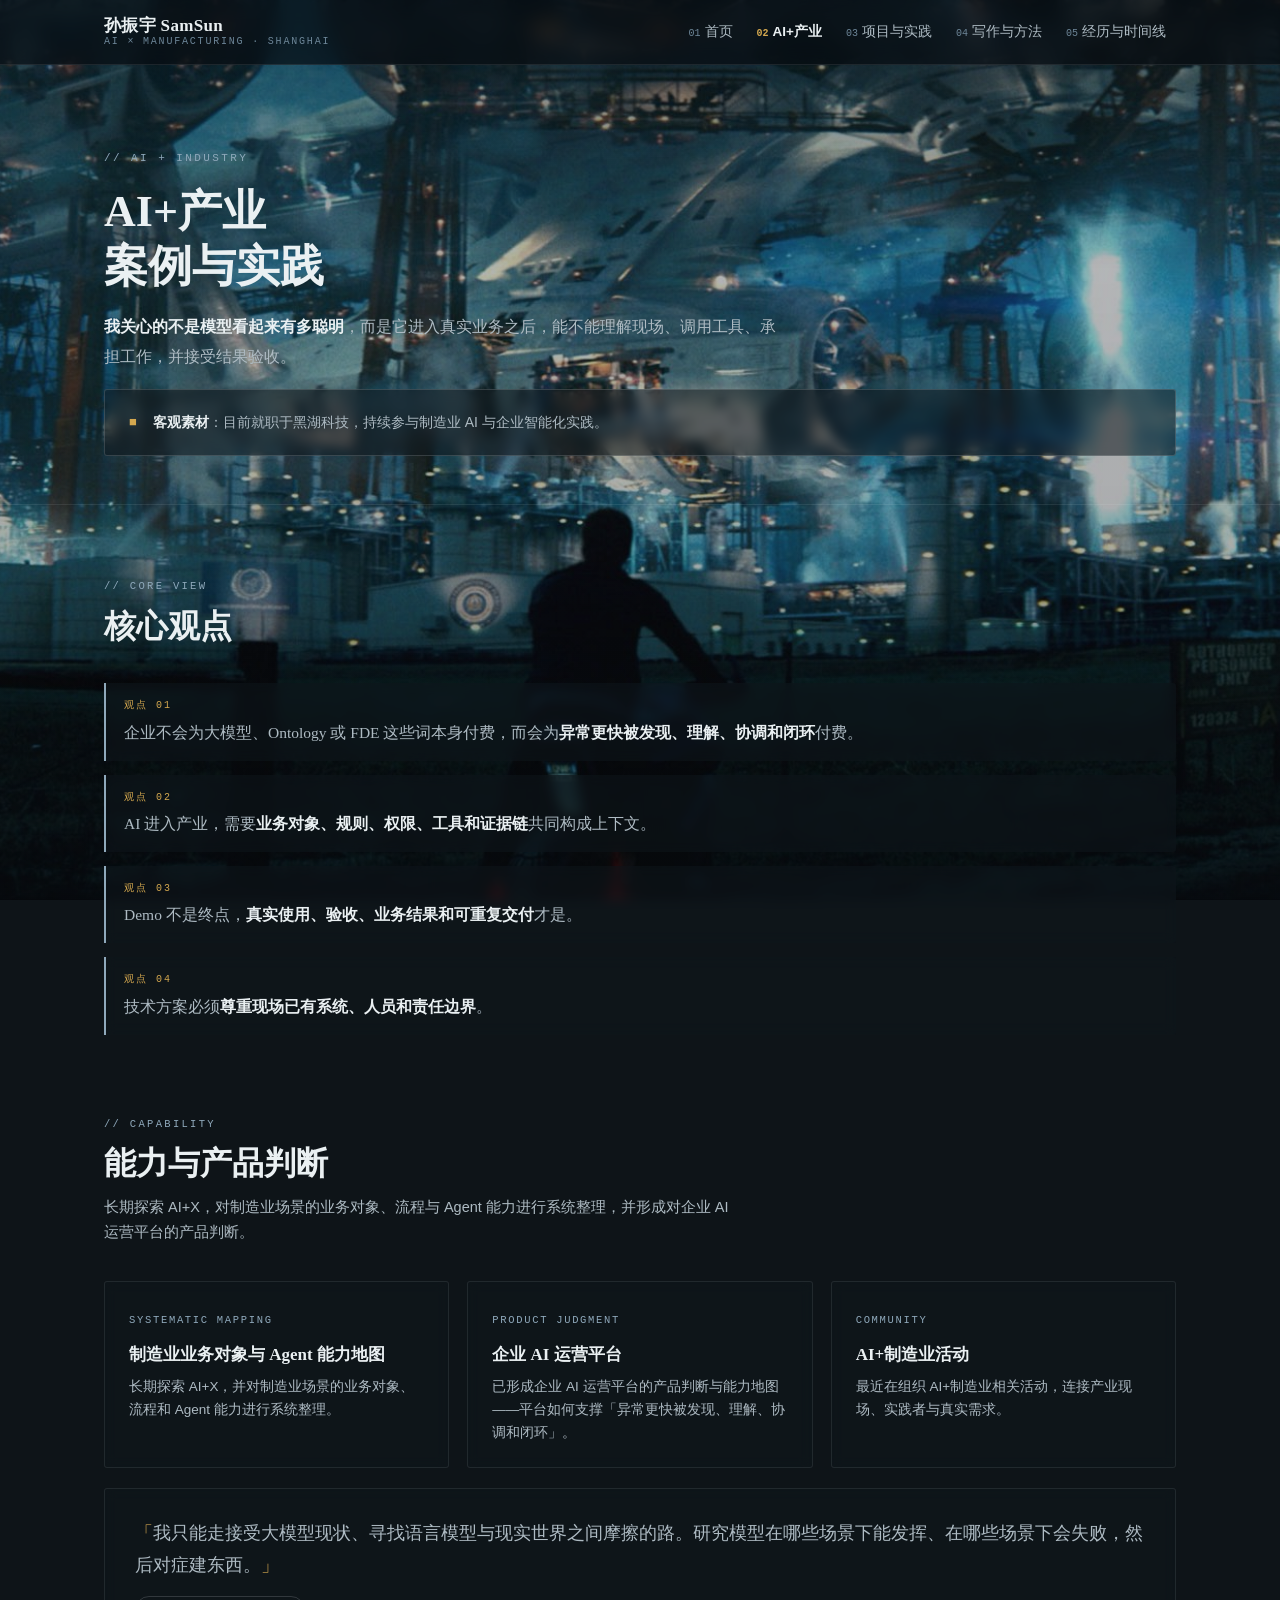
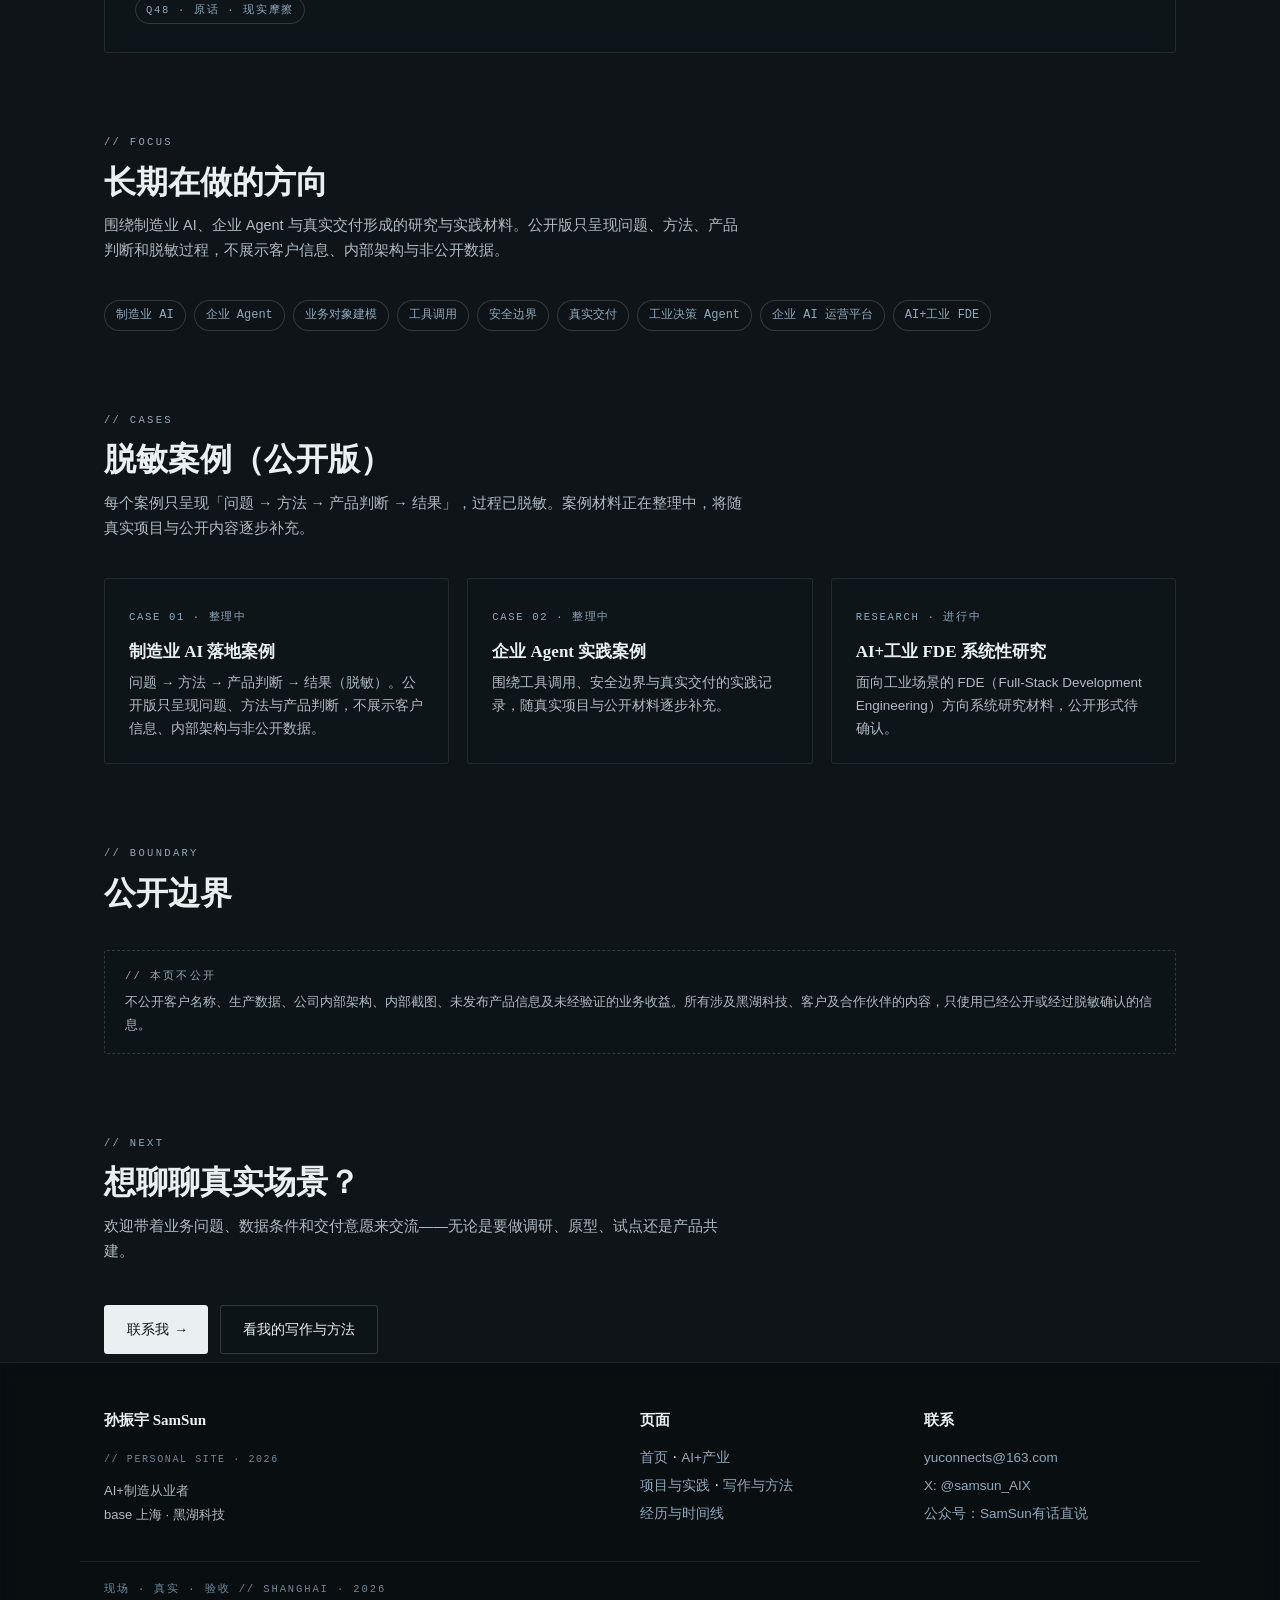
==== ai-industry.html @ 81e5791f "feat: 孙振宇 SamSun 个人网站 v1.0（深色星舰全站背景）" ====
<!DOCTYPE html>
<html lang="zh-CN">
<head>
<meta charset="UTF-8">
<meta name="viewport" content="width=device-width, initial-scale=1.0">
<title>AI+产业 · 孙振宇 SamSun</title>
<meta name="description" content="SamSun 的 AI+产业实践与研究：制造业 AI、企业 Agent、业务对象建模、工具调用、安全边界与真实交付。公开版只呈现问题、方法、产品判断和脱敏过程。">
<meta property="og:title" content="AI+产业 · 孙振宇 SamSun">
<meta property="og:description" content="企业会为异常更快被发现、理解、协调和闭环付费。">
<meta property="og:image" content="assets/images/og-1200.jpg">
<meta property="og:type" content="website">
<link rel="icon" href="assets/favicon.svg" type="image/svg+xml">
<link rel="stylesheet" href="assets/site.css">
</head>
<body>
<a class="skip-link" href="#main">跳到主要内容</a>

<header class="site-header" id="siteHeader">
  <div class="header-inner">
    <a class="brand" href="index.html">
      <span class="b-zh">孙振宇 SamSun</span>
      <span class="b-en">AI × Manufacturing · Shanghai</span>
    </a>
    <nav class="main-nav" aria-label="主导航">
      <a href="index.html"><span class="no">01</span>首页</a>
      <a href="ai-industry.html" aria-current="page"><span class="no">02</span>AI+产业</a>
      <a href="projects.html"><span class="no">03</span>项目与实践</a>
      <a href="writing.html"><span class="no">04</span>写作与方法</a>
      <a href="journey.html"><span class="no">05</span>经历与时间线</a>
    </nav>
  </div>
</header>

<main id="main">

  <section class="page-hero" aria-label="AI+产业页面介绍">
    <div class="container">
      <div class="kicker">// AI + INDUSTRY</div>
      <h1>AI+产业<br>案例与实践</h1>
      <p class="lead"><b>我关心的不是模型看起来有多聪明</b>，而是它进入真实业务之后，能不能理解现场、调用工具、承担工作，并接受结果验收。</p>
      <div class="fact">
        <span class="f-ico">■</span>
        <p><b>客观素材</b>：目前就职于黑湖科技，持续参与制造业 AI 与企业智能化实践。</p>
      </div>
    </div>
  </section>

  <div class="container">

    <!-- 核心观点 -->
    <section class="section rv" aria-labelledby="vp-title">
      <div class="section-head">
        <span class="tag">// CORE VIEW</span>
        <h2 id="vp-title">核心观点</h2>
      </div>
      <div class="viewpoints">
        <div class="viewpoint">
          <span class="v-no">观点 01</span>
          <p>企业不会为大模型、Ontology 或 FDE 这些词本身付费，而会为<b>异常更快被发现、理解、协调和闭环</b>付费。</p>
        </div>
        <div class="viewpoint">
          <span class="v-no">观点 02</span>
          <p>AI 进入产业，需要<b>业务对象、规则、权限、工具和证据链</b>共同构成上下文。</p>
        </div>
        <div class="viewpoint">
          <span class="v-no">观点 03</span>
          <p>Demo 不是终点，<b>真实使用、验收、业务结果和可重复交付</b>才是。</p>
        </div>
        <div class="viewpoint">
          <span class="v-no">观点 04</span>
          <p>技术方案必须<b>尊重现场已有系统、人员和责任边界</b>。</p>
        </div>
      </div>
    </section>

    <!-- 能力与判断 -->
    <section class="section rv" aria-labelledby="cap-title">
      <div class="section-head">
        <span class="tag">// CAPABILITY</span>
        <h2 id="cap-title">能力与产品判断</h2>
        <p class="sec-note">长期探索 AI+X，对制造业场景的业务对象、流程与 Agent 能力进行系统整理，并形成对企业 AI 运营平台的产品判断。</p>
      </div>
      <div class="mini-grid">
        <div class="mini">
          <span class="mini-year">SYSTEMATIC MAPPING</span>
          <h3>制造业业务对象与 Agent 能力地图</h3>
          <p>长期探索 AI+X，并对制造业场景的业务对象、流程和 Agent 能力进行系统整理。</p>
        </div>
        <div class="mini">
          <span class="mini-year">PRODUCT JUDGMENT</span>
          <h3>企业 AI 运营平台</h3>
          <p>已形成企业 AI 运营平台的产品判断与能力地图——平台如何支撑「异常更快被发现、理解、协调和闭环」。</p>
        </div>
        <div class="mini">
          <span class="mini-year">COMMUNITY</span>
          <h3>AI+制造业活动</h3>
          <p>最近在组织 AI+制造业相关活动，连接产业现场、实践者与真实需求。</p>
        </div>
      </div>
      <blockquote class="quote-block" style="margin-top:20px">
        <p><span class="q-open">「</span>我只能走接受大模型现状、寻找语言模型与现实世界之间摩擦的路。研究模型在哪些场景下能发挥、在哪些场景下会失败，然后对症建东西。<span class="q-close">」</span></p>
        <span class="q-tag">Q48 · 原话 · 现实摩擦</span>
      </blockquote>
    </section>

    <!-- 研究方向 -->
    <section class="section rv" aria-labelledby="focus-title">
      <div class="section-head">
        <span class="tag">// FOCUS</span>
        <h2 id="focus-title">长期在做的方向</h2>
        <p class="sec-note">围绕制造业 AI、企业 Agent 与真实交付形成的研究与实践材料。公开版只呈现问题、方法、产品判断和脱敏过程，不展示客户信息、内部架构与非公开数据。</p>
      </div>
      <div class="chip-row">
        <span class="chip">制造业 AI</span>
        <span class="chip">企业 Agent</span>
        <span class="chip">业务对象建模</span>
        <span class="chip">工具调用</span>
        <span class="chip">安全边界</span>
        <span class="chip">真实交付</span>
        <span class="chip">工业决策 Agent</span>
        <span class="chip">企业 AI 运营平台</span>
        <span class="chip">AI+工业 FDE</span>
      </div>
    </section>

    <!-- 案例框架 -->
    <section class="section rv" aria-labelledby="case-title">
      <div class="section-head">
        <span class="tag">// CASES</span>
        <h2 id="case-title">脱敏案例（公开版）</h2>
        <p class="sec-note">每个案例只呈现「问题 → 方法 → 产品判断 → 结果」，过程已脱敏。案例材料正在整理中，将随真实项目与公开内容逐步补充。</p>
      </div>
      <div class="mini-grid">
        <div class="mini">
          <span class="mini-year">CASE 01 · 整理中</span>
          <h3>制造业 AI 落地案例</h3>
          <p>问题 → 方法 → 产品判断 → 结果（脱敏）。公开版只呈现问题、方法与产品判断，不展示客户信息、内部架构与非公开数据。</p>
        </div>
        <div class="mini">
          <span class="mini-year">CASE 02 · 整理中</span>
          <h3>企业 Agent 实践案例</h3>
          <p>围绕工具调用、安全边界与真实交付的实践记录，随真实项目与公开材料逐步补充。</p>
        </div>
        <div class="mini">
          <span class="mini-year">RESEARCH · 进行中</span>
          <h3>AI+工业 FDE 系统性研究</h3>
          <p>面向工业场景的 FDE（Full-Stack Development Engineering）方向系统研究材料，公开形式待确认。</p>
        </div>
      </div>
    </section>

    <!-- 边界 -->
    <section class="section rv" aria-labelledby="boundary-title">
      <div class="section-head">
        <span class="tag">// BOUNDARY</span>
        <h2 id="boundary-title">公开边界</h2>
      </div>
      <div class="boundary">
        <span class="b-title">// 本页不公开</span>
        <p>不公开客户名称、生产数据、公司内部架构、内部截图、未发布产品信息及未经验证的业务收益。所有涉及黑湖科技、客户及合作伙伴的内容，只使用已经公开或经过脱敏确认的信息。</p>
      </div>
    </section>

    <section class="section rv" aria-labelledby="next-title">
      <div class="section-head">
        <span class="tag">// NEXT</span>
        <h2 id="next-title">想聊聊真实场景？</h2>
        <p class="sec-note">欢迎带着业务问题、数据条件和交付意愿来交流——无论是要做调研、原型、试点还是产品共建。</p>
      </div>
      <div class="hero-cta">
        <a class="btn btn-primary" href="index.html#contact">联系我 <span class="arr">→</span></a>
        <a class="btn" href="writing.html">看我的写作与方法</a>
      </div>
    </section>

  </div>

</main>

<footer class="site-footer">
  <div class="footer-inner">
    <div class="f-col">
      <b>孙振宇 SamSun</b>
      <span class="hud">// PERSONAL SITE · 2026</span>
      <p style="margin-top:8px">AI+制造从业者<br>base 上海 · 黑湖科技</p>
    </div>
    <div class="f-col">
      <b>页面</b>
      <a href="index.html">首页</a> · <a href="ai-industry.html">AI+产业</a><br>
      <a href="projects.html">项目与实践</a> · <a href="writing.html">写作与方法</a><br>
      <a href="journey.html">经历与时间线</a>
    </div>
    <div class="f-col">
      <b>联系</b>
      <a href="mailto:yuconnects@163.com">yuconnects@163.com</a><br>
      <a href="https://x.com/samsun_AIX" target="_blank" rel="noopener">X: @samsun_AIX</a><br>
      <a href="index.html#contact">公众号：SamSun有话直说</a>
    </div>
  </div>
  <div class="foot-sig">现场 · 真实 · 验收 // SHANGHAI · 2026</div>
</footer>

<script src="assets/site.js"></script>
</body>
</html>
---- assets/site.css ----
/* ============================================================
   孙振宇 SamSun · 个人网站
   设计系统 v2：深色全站背景（hardcore-starship 星舰图）
   中性 / 冷静 / 低饱和 · 编辑/杂志感 · 极简
   背景：星舰图 fixed cover + 深墨蒙层；文字：雾白高对比
   强调：钢青 #8FA9BB · 证据琥珀金 #D4A84F（仅数字/结论）
   ============================================================ */

:root {
  --paper: #0E1418;              /* 深墨兜底色 */
  --paper-2: rgba(15, 22, 28, 0.55);  /* 玻璃卡片底 */
  --ink: #EAF0F2;                /* 主文字（雾白） */
  --ink-soft: #AEBBC3;           /* 次级文字 */
  --steel: #8FA9BB;              /* 主强调（亮钢青） */
  --steel-soft: #6E8799;
  --mist: rgba(255, 255, 255, 0.08);   /* 分隔/浅底 */
  --mist-2: rgba(255, 255, 255, 0.05);
  --signal: #D4A84F;             /* 证据琥珀金（提亮保证对比） */
  --line: rgba(234, 240, 242, 0.16);
  --line-soft: rgba(234, 240, 242, 0.09);
  --font-serif: "Noto Serif SC", "Source Han Serif SC", "Songti SC", "STSong", serif;
  --font-sans: "Noto Sans SC", "Source Han Sans SC", "PingFang SC", "Microsoft YaHei", sans-serif;
  --font-mono: "IBM Plex Mono", "Space Grotesk", "SF Mono", Consolas, monospace;
  --maxw: 1120px;
  --radius: 3px;
  --shadow: 0 1px 2px rgba(0, 0, 0, 0.35), 0 12px 32px rgba(0, 0, 0, 0.28);
}

* { margin: 0; padding: 0; box-sizing: border-box; }

html { scroll-behavior: smooth; }

/* ---------- 全站背景：星舰图 + 深墨蒙层 ---------- */
body {
  font-family: var(--font-sans);
  background: var(--paper);
  color: var(--ink);
  line-height: 1.75;
  font-size: 16px;
  -webkit-font-smoothing: antialiased;
  text-rendering: optimizeLegibility;
  position: relative;
  min-height: 100vh;
}

body::before {
  content: "";
  position: fixed;
  inset: 0;
  z-index: 0;
  /* 路径相对于本 CSS（assets/site.css）→ assets/images/bg-starship.jpg */
  background:
    url("images/bg-starship.jpg") center 58% / cover no-repeat fixed,
    var(--paper);
  filter: saturate(0.78);
}
body::after {
  content: "";
  position: fixed;
  inset: 0;
  z-index: 0;
  /* 通透蒙层：仅压暗以保证文字对比，星舰主体清晰可见 */
  background:
    linear-gradient(180deg, rgba(8, 13, 18, 0.55) 0%, rgba(8, 13, 18, 0.30) 30%, rgba(8, 13, 18, 0.34) 62%, rgba(6, 10, 14, 0.72) 100%);
  pointer-events: none;
}

.site-header, main, .site-footer { position: relative; z-index: 1; }

/* ---------- 无障碍跳转 ---------- */
.skip-link {
  position: absolute; left: -999px; top: 8px; z-index: 100;
  background: var(--ink); color: var(--paper);
  padding: 8px 16px; border-radius: var(--radius);
}
.skip-link:focus { left: 8px; }

/* ---------- 页眉 ---------- */
.site-header {
  position: sticky; top: 0; z-index: 50;
  background: rgba(8, 13, 18, 0.72);
  backdrop-filter: blur(10px);
  -webkit-backdrop-filter: blur(10px);
  border-bottom: 1px solid var(--line-soft);
}
.header-inner {
  max-width: var(--maxw); margin: 0 auto; padding: 0 24px;
  height: 64px; display: flex; align-items: center; justify-content: space-between; gap: 16px;
}
.brand { display: flex; flex-direction: column; line-height: 1.2; text-decoration: none; color: var(--ink); }
.b-zh { font-family: var(--font-serif); font-weight: 600; font-size: 17px; letter-spacing: 0.02em; }
.b-en { font-family: var(--font-mono); font-size: 10px; letter-spacing: 0.18em; color: var(--steel-soft); text-transform: uppercase; }

.main-nav { display: flex; gap: 4px; align-items: center; flex-wrap: wrap; }
.main-nav a {
  text-decoration: none; color: var(--ink-soft);
  font-size: 13.5px; padding: 6px 10px; border-radius: var(--radius);
  transition: color 0.2s, background 0.2s; white-space: nowrap;
}
.main-nav a .no { font-family: var(--font-mono); font-size: 10px; color: var(--steel-soft); margin-right: 4px; }
.main-nav a:hover { color: var(--ink); background: var(--mist); }
.main-nav a[aria-current="page"] { color: var(--ink); font-weight: 600; }
.main-nav a[aria-current="page"] .no { color: var(--signal); }

/* ---------- 布局容器 ---------- */
.container { max-width: var(--maxw); margin: 0 auto; padding: 0 24px; }

/* ---------- 首页 hero（直接叠在全站背景上） ---------- */
.hero { position: relative; }
.hero-inner {
  max-width: var(--maxw); margin: 0 auto; padding: 110px 24px 96px;
}
.kicker {
  font-family: var(--font-mono); font-size: 11px; letter-spacing: 0.22em;
  color: var(--steel); text-transform: uppercase; margin-bottom: 28px;
}
.hero h1 { font-family: var(--font-serif); font-weight: 600; font-size: clamp(40px, 6vw, 64px); line-height: 1.12; letter-spacing: 0.01em; }
.hero h1 .zh { display: block; }
.hero h1 .en { display: block; font-size: 0.42em; font-weight: 400; color: var(--steel); font-family: var(--font-mono); letter-spacing: 0.16em; margin-top: 10px; text-transform: uppercase; }
.role {
  margin-top: 22px; font-size: clamp(16px, 2.2vw, 20px); color: var(--ink);
  font-weight: 500;
}
.role b { color: var(--ink); font-weight: 600; }
.hero-sub {
  margin-top: 14px; max-width: 620px; color: var(--ink-soft); font-size: 15px;
}
.hero-sub b { color: var(--ink); font-weight: 600; }

/* 记忆点（玻璃卡） */
.memory {
  margin-top: 40px; padding: 22px 24px; border-left: 2px solid var(--signal);
  background: var(--paper-2);
  backdrop-filter: blur(6px);
  -webkit-backdrop-filter: blur(6px);
  border-radius: 0 var(--radius) var(--radius) 0;
  border: 1px solid var(--line-soft);
  border-left: 2px solid var(--signal);
}
.memory .m-tag { font-family: var(--font-mono); font-size: 10px; letter-spacing: 0.2em; color: var(--signal); text-transform: uppercase; display: block; margin-bottom: 6px; }
.memory p { font-family: var(--font-serif); font-size: clamp(17px, 2.4vw, 21px); line-height: 1.6; color: var(--ink); }

.sign-line {
  margin-top: 28px; font-family: var(--font-serif); color: var(--steel); font-size: 14.5px; font-style: italic;
}

.hero-cta { margin-top: 40px; display: flex; gap: 12px; flex-wrap: wrap; }
.btn {
  display: inline-block; padding: 11px 22px; border-radius: var(--radius);
  text-decoration: none; font-size: 14px; font-weight: 500;
  border: 1px solid var(--line); color: var(--ink); background: rgba(14, 20, 24, 0.35);
  transition: all 0.2s;
}
.btn:hover { border-color: var(--steel); background: rgba(14, 20, 24, 0.6); }
.btn .arr { font-family: var(--font-mono); margin-left: 4px; }
.btn-primary { background: var(--ink); color: #0E1418; border-color: var(--ink); }
.btn-primary:hover { background: var(--steel); border-color: var(--steel); color: #0E1418; }
.btn-signal { background: transparent; color: var(--signal); border-color: var(--signal); }
.btn-signal:hover { background: var(--signal); color: #0E1418; }

/* 星舰签名行（hero 底部） */
.hero-sign {
  margin-top: 56px; padding-top: 18px; border-top: 1px solid var(--line-soft);
  display: flex; justify-content: space-between; gap: 12px; flex-wrap: wrap;
  font-family: var(--font-mono); font-size: 10.5px; letter-spacing: 0.2em;
  color: var(--steel); text-transform: uppercase;
}
.hero-sign em { font-style: normal; color: var(--signal); }

/* ---------- 区块 ---------- */
.section { padding: 72px 0 8px; }
.section-head { margin-bottom: 36px; }
.tag {
  font-family: var(--font-mono); font-size: 10.5px; letter-spacing: 0.22em;
  color: var(--steel); text-transform: uppercase; display: block; margin-bottom: 10px;
}
.section-head h2 { font-family: var(--font-serif); font-weight: 600; font-size: clamp(24px, 3.4vw, 32px); line-height: 1.3; }
.sec-note { margin-top: 10px; color: var(--ink-soft); font-size: 14.5px; max-width: 640px; }
.sec-note a { color: var(--steel); }

/* 引用块（玻璃卡） */
.quote-block {
  padding: 28px 30px; background: var(--paper-2);
  backdrop-filter: blur(6px);
  -webkit-backdrop-filter: blur(6px);
  border: 1px solid var(--line-soft);
  border-radius: var(--radius); position: relative;
}
.quote-block p { font-family: var(--font-serif); font-size: clamp(15.5px, 2vw, 17.5px); line-height: 1.85; color: var(--ink-soft); }
.quote-block p b { color: var(--ink); }
.quote-block .q-open { color: var(--signal); font-family: var(--font-serif); }
.quote-block .q-close { color: var(--signal); font-family: var(--font-serif); }
.q-tag {
  display: inline-block; margin-top: 14px; font-family: var(--font-mono); font-size: 10.5px;
  letter-spacing: 0.16em; color: var(--steel); text-transform: uppercase;
  border: 1px solid var(--line); padding: 4px 10px; border-radius: 999px;
}
.quote-block a { color: var(--steel); white-space: nowrap; }

/* 数字证据条 */
.stats { display: grid; grid-template-columns: repeat(auto-fit, minmax(140px, 1fr)); gap: 16px; margin-top: 32px; }
.stat {
  border: 1px solid var(--line-soft); border-radius: var(--radius); padding: 18px 20px;
  background: var(--paper-2);
  backdrop-filter: blur(6px);
  -webkit-backdrop-filter: blur(6px);
}
.stat .n { font-family: var(--font-mono); font-size: 30px; color: var(--signal); font-weight: 500; display: block; line-height: 1.2; }
.stat .l { font-size: 12.5px; color: var(--ink-soft); margin-top: 6px; display: block; }

/* 路线入口 */
.routes { display: grid; grid-template-columns: repeat(auto-fit, minmax(280px, 1fr)); gap: 18px; }
.route {
  display: block; text-decoration: none; color: inherit;
  border: 1px solid var(--line-soft); border-radius: var(--radius); padding: 26px 26px 22px;
  background: var(--paper-2);
  backdrop-filter: blur(6px);
  -webkit-backdrop-filter: blur(6px);
  transition: transform 0.2s, box-shadow 0.2s, border-color 0.2s;
  position: relative; overflow: hidden;
}
.route:hover { transform: translateY(-3px); box-shadow: var(--shadow); border-color: var(--steel); }
.r-no { font-family: var(--font-mono); font-size: 10px; letter-spacing: 0.18em; color: var(--signal); text-transform: uppercase; }
.route h3 { font-family: var(--font-serif); font-weight: 600; font-size: 20px; margin: 10px 0 8px; }
.route p { font-size: 13.5px; color: var(--ink-soft); line-height: 1.7; }
.route .go { display: block; margin-top: 16px; font-size: 13px; color: var(--steel); font-weight: 500; }
.route .go .arr { font-family: var(--font-mono); }

/* 迷你卡片 */
.mini-grid { display: grid; grid-template-columns: repeat(auto-fit, minmax(260px, 1fr)); gap: 18px; }
.mini {
  border: 1px solid var(--line-soft); border-radius: var(--radius); padding: 22px 24px;
  background: var(--paper-2);
  backdrop-filter: blur(6px);
  -webkit-backdrop-filter: blur(6px);
}
.mini-year { font-family: var(--font-mono); font-size: 10.5px; letter-spacing: 0.16em; color: var(--steel); text-transform: uppercase; }
.mini h3 { font-family: var(--font-serif); font-weight: 600; font-size: 17px; margin: 8px 0 6px; }
.mini p { font-size: 13.5px; color: var(--ink-soft); line-height: 1.7; }

/* 芯片标签 */
.chip-row { display: flex; flex-wrap: wrap; gap: 8px; margin-top: 12px; }
.chip {
  font-size: 12px; color: var(--steel); border: 1px solid var(--line);
  padding: 4px 11px; border-radius: 999px; font-family: var(--font-mono);
  background: rgba(14, 20, 24, 0.3);
}

/* ---------- 内页 hero（直接叠在全站背景上） ---------- */
.page-hero { padding: 84px 0 48px; border-bottom: 1px solid var(--line-soft); }
.page-hero .kicker { margin-bottom: 16px; }
.page-hero h1 { font-family: var(--font-serif); font-weight: 600; font-size: clamp(30px, 4.5vw, 44px); line-height: 1.25; max-width: 800px; }
.page-hero .lead { margin-top: 18px; font-size: 16px; color: var(--ink-soft); max-width: 680px; line-height: 1.85; }
.page-hero .lead b { color: var(--ink); }

/* 观点条 */
.viewpoints { display: grid; gap: 14px; margin-top: 30px; }
.viewpoint {
  border-left: 2px solid var(--steel); padding: 14px 18px; background: var(--paper-2);
  backdrop-filter: blur(6px);
  -webkit-backdrop-filter: blur(6px);
  border-radius: 0 var(--radius) var(--radius) 0;
}
.viewpoint .v-no { font-family: var(--font-mono); font-size: 10px; letter-spacing: 0.2em; color: var(--signal); display: block; margin-bottom: 4px; }
.viewpoint p { font-family: var(--font-serif); font-size: 15.5px; line-height: 1.8; color: var(--ink-soft); }
.viewpoint p b { color: var(--ink); }

/* 事实卡片 */
.fact {
  border: 1px solid var(--line); border-radius: var(--radius); padding: 20px 24px;
  background: var(--paper-2);
  backdrop-filter: blur(6px);
  -webkit-backdrop-filter: blur(6px);
  display: flex; gap: 16px; align-items: flex-start; margin-top: 18px;
}
.fact .f-ico { font-family: var(--font-mono); color: var(--signal); font-size: 13px; margin-top: 2px; }
.fact p { font-size: 14px; color: var(--ink-soft); line-height: 1.75; }
.fact b { color: var(--ink); }

/* 边界框 */
.boundary {
  margin-top: 30px; padding: 16px 20px; background: rgba(14, 20, 24, 0.45);
  border: 1px dashed var(--line); border-radius: var(--radius);
}
.boundary .b-title { font-family: var(--font-mono); font-size: 10.5px; letter-spacing: 0.2em; color: var(--steel); text-transform: uppercase; display: block; margin-bottom: 6px; }
.boundary p { font-size: 13px; color: var(--ink-soft); line-height: 1.75; }

/* 时间线 */
.timeline { margin-top: 20px; border-left: 1px solid var(--line); padding-left: 26px; display: grid; gap: 30px; }
.tl-item { position: relative; }
.tl-item::before {
  content: ""; position: absolute; left: -33px; top: 6px; width: 11px; height: 11px;
  border-radius: 50%; background: var(--paper); border: 2px solid var(--steel);
}
.tl-item:last-child::after {
  content: ""; position: absolute; left: -30px; top: 22px; bottom: -40px; width: 1px;
  background: linear-gradient(180deg, var(--line) 0%, transparent 100%);
}
.tl-year { font-family: var(--font-mono); font-size: 11px; letter-spacing: 0.16em; color: var(--signal); text-transform: uppercase; }
.tl-item h3 { font-family: var(--font-serif); font-weight: 600; font-size: 18px; margin: 6px 0 4px; }
.tl-item .tl-role { font-size: 13px; color: var(--steel); margin-bottom: 8px; }
.tl-item p { font-size: 14px; color: var(--ink-soft); line-height: 1.75; max-width: 680px; }
.tl-tag { display: inline-block; margin-top: 8px; font-size: 11px; color: var(--steel); border: 1px solid var(--line); padding: 2px 9px; border-radius: 999px; font-family: var(--font-mono); background: rgba(14, 20, 24, 0.3); }

/* 方法循环 */
.loop { display: flex; flex-wrap: wrap; gap: 10px; margin-top: 22px; }
.loop-step {
  flex: 1 1 120px; border: 1px solid var(--line-soft); border-radius: var(--radius);
  padding: 14px 16px; background: var(--paper-2);
  backdrop-filter: blur(6px);
  -webkit-backdrop-filter: blur(6px);
  text-align: center;
}
.loop-step .ls-no { font-family: var(--font-mono); font-size: 10px; color: var(--signal); display: block; letter-spacing: 0.18em; }
.loop-step .ls-name { font-family: var(--font-serif); font-weight: 600; font-size: 16px; margin-top: 6px; display: block; }
.loop-step .ls-desc { font-size: 11.5px; color: var(--steel); margin-top: 4px; display: block; line-height: 1.55; }

/* 文章列表 */
.article-list { display: grid; gap: 12px; margin-top: 22px; }
.article {
  display: flex; gap: 16px; align-items: baseline; text-decoration: none; color: inherit;
  border: 1px solid var(--line-soft); border-radius: var(--radius); padding: 16px 20px;
  background: var(--paper-2);
  backdrop-filter: blur(6px);
  -webkit-backdrop-filter: blur(6px);
  transition: border-color 0.2s, box-shadow 0.2s;
}
.article:hover { border-color: var(--steel); box-shadow: var(--shadow); }
.article .a-no { font-family: var(--font-mono); font-size: 10.5px; color: var(--steel); letter-spacing: 0.14em; white-space: nowrap; }
.article .a-body { flex: 1; }
.article h3 { font-family: var(--font-serif); font-weight: 600; font-size: 16.5px; }
.article p { font-size: 13px; color: var(--steel); margin-top: 4px; }
.article .a-go { font-family: var(--font-mono); color: var(--signal); font-size: 12px; }
.article.pending { opacity: 0.72; cursor: default; }
.article.pending:hover { box-shadow: none; border-color: var(--line-soft); }

/* 联系区块（透明玻璃面板，背景图透出） */
.contact-band { padding: 80px 0 72px; margin-top: 72px; border-top: 1px solid var(--line-soft); }
.contact-band .tag { color: var(--signal); }
.contact-band h2 { font-family: var(--font-serif); font-weight: 600; font-size: clamp(24px, 3.4vw, 34px); line-height: 1.35; max-width: 720px; }
.contact-band .c-sub { margin-top: 14px; color: var(--ink-soft); font-size: 15px; max-width: 640px; }
.contact-grid { display: grid; grid-template-columns: repeat(auto-fit, minmax(230px, 1fr)); gap: 18px; margin-top: 36px; }
.c-card {
  border: 1px solid var(--line-soft); border-radius: var(--radius);
  padding: 20px 22px; text-decoration: none; color: var(--ink);
  background: var(--paper-2);
  backdrop-filter: blur(8px);
  -webkit-backdrop-filter: blur(8px);
  transition: border-color 0.2s, background 0.2s;
}
.c-card:hover { border-color: var(--signal); background: rgba(15, 22, 28, 0.72); }
.c-card .c-type { font-family: var(--font-mono); font-size: 10px; letter-spacing: 0.2em; color: var(--signal); text-transform: uppercase; display: block; margin-bottom: 6px; }
.c-card .c-main { font-size: 16px; font-weight: 600; word-break: break-all; }
.c-card .c-note { font-size: 12.5px; color: var(--steel); margin-top: 6px; }
.want-row { display: flex; flex-wrap: wrap; gap: 8px; margin-top: 26px; }
.want-chip { font-size: 12.5px; color: var(--ink-soft); border: 1px solid var(--line); padding: 5px 12px; border-radius: 999px; background: rgba(14, 20, 24, 0.35); }
.want-chip b { color: var(--ink); font-weight: 600; }
.want-chip .w-no { font-family: var(--font-mono); font-size: 10px; color: var(--signal); margin-right: 4px; }

/* ---------- 页脚 ---------- */
.site-footer { background: rgba(6, 10, 14, 0.55); border-top: 1px solid var(--line-soft); padding: 44px 0 30px; backdrop-filter: blur(8px); -webkit-backdrop-filter: blur(8px); }
.footer-inner { max-width: var(--maxw); margin: 0 auto; padding: 0 24px; display: grid; grid-template-columns: 2fr 1fr 1fr; gap: 32px; }
.f-col b { font-family: var(--font-serif); font-weight: 600; font-size: 15px; display: block; margin-bottom: 10px; color: var(--ink); }
.f-col a { color: var(--steel); text-decoration: none; font-size: 13.5px; line-height: 2; }
.f-col a:hover { color: var(--ink); }
.f-col p { font-size: 13px; color: var(--ink-soft); line-height: 1.8; }
.hud { font-family: var(--font-mono); font-size: 10px; letter-spacing: 0.16em; color: var(--steel-soft); text-transform: uppercase; }
.foot-sig {
  max-width: var(--maxw); margin: 34px auto 0; padding: 18px 24px 0;
  border-top: 1px solid var(--line-soft); font-family: var(--font-mono);
  font-size: 10.5px; letter-spacing: 0.18em; color: var(--steel-soft); text-transform: uppercase;
}

/* ---------- 动效 ---------- */
.rv { opacity: 0; transform: translateY(18px); transition: opacity 0.55s ease, transform 0.55s ease; }
.rv.in { opacity: 1; transform: none; }
@media (prefers-reduced-motion: reduce) {
  html { scroll-behavior: auto; }
  .rv { opacity: 1; transform: none; transition: none; }
  * { animation: none !important; transition: none !important; }
}

/* ---------- 响应式 ---------- */
@media (max-width: 860px) {
  .header-inner { height: auto; padding: 12px 16px; flex-direction: column; align-items: flex-start; gap: 8px; }
  .main-nav { width: 100%; overflow-x: auto; padding-bottom: 4px; }
  .main-nav a { font-size: 12.5px; padding: 5px 8px; }
  .hero-inner { padding: 72px 20px 64px; }
  .footer-inner { grid-template-columns: 1fr; gap: 22px; }
  .container { padding: 0 20px; }
  .section { padding: 52px 0 4px; }
  .tl-item::before { left: -31px; }
  .page-hero { padding: 56px 0 32px; }
}
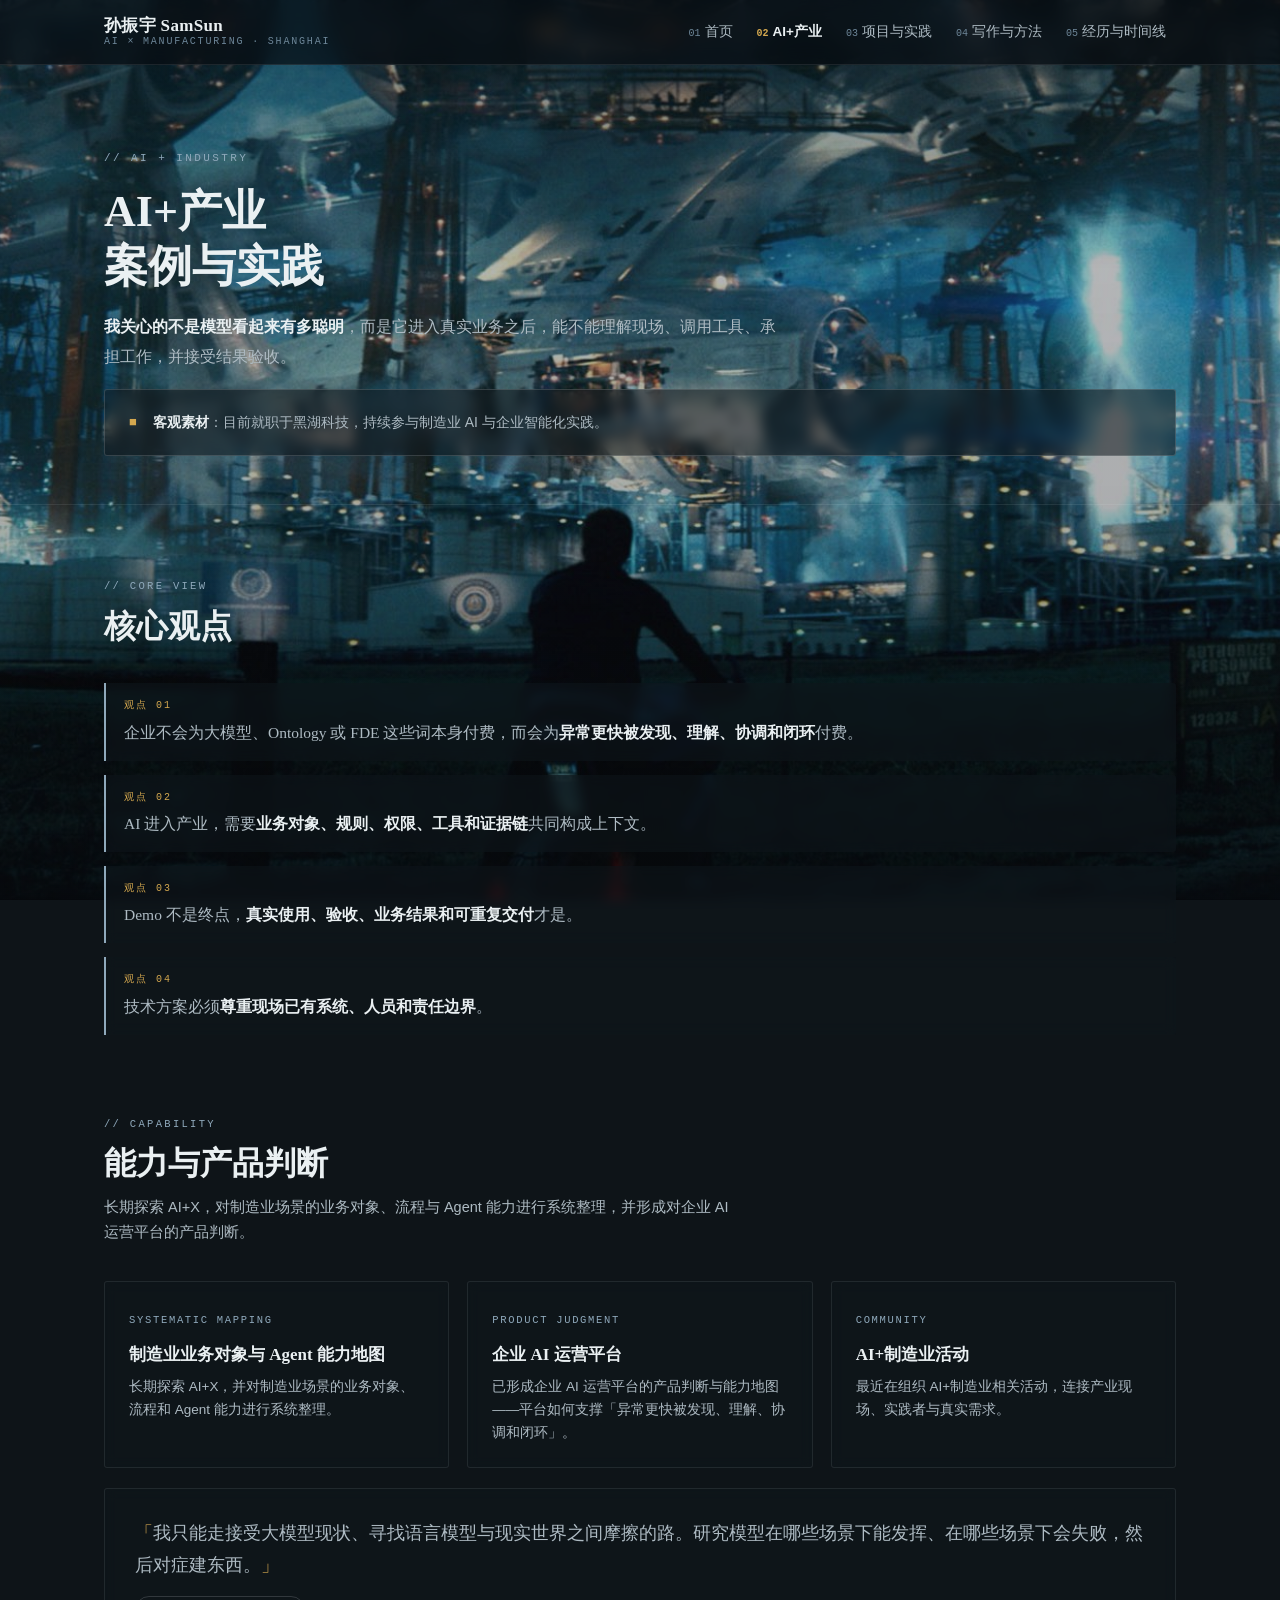
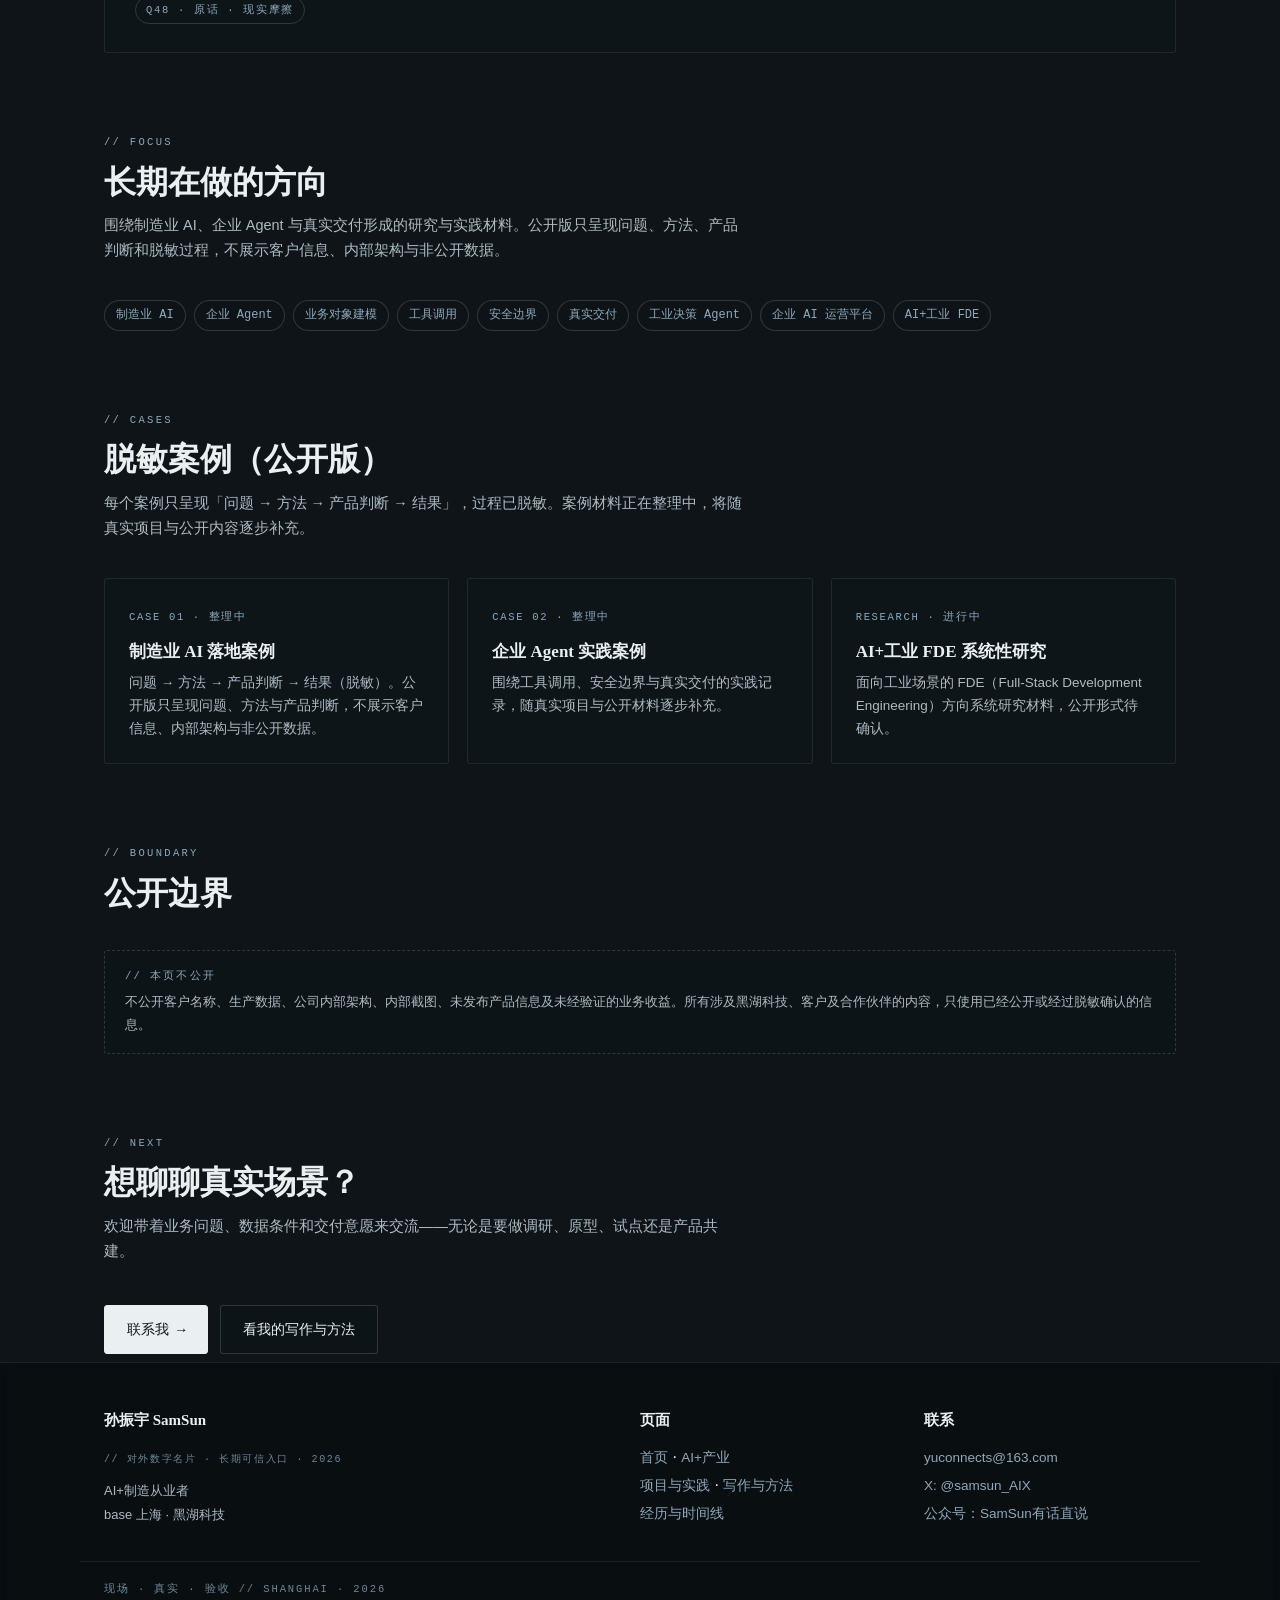
==== commit fb3383eb: "fix: 补全 Q47 打招呼身份句与 Q80 页脚定位；移除未使用的 bg-starship-1600.jpg" ====
--- a/ai-industry.html
+++ b/ai-industry.html
@@ -1,4 +1,4 @@
-<!DOCTYPE html>
+﻿<!DOCTYPE html>
 <html lang="zh-CN">
 <head>
 <meta charset="UTF-8">
@@ -181,7 +181,7 @@
   <div class="footer-inner">
     <div class="f-col">
       <b>孙振宇 SamSun</b>
-      <span class="hud">// PERSONAL SITE · 2026</span>
+      <span class="hud">// 对外数字名片 · 长期可信入口 · 2026</span>
       <p style="margin-top:8px">AI+制造从业者<br>base 上海 · 黑湖科技</p>
     </div>
     <div class="f-col">
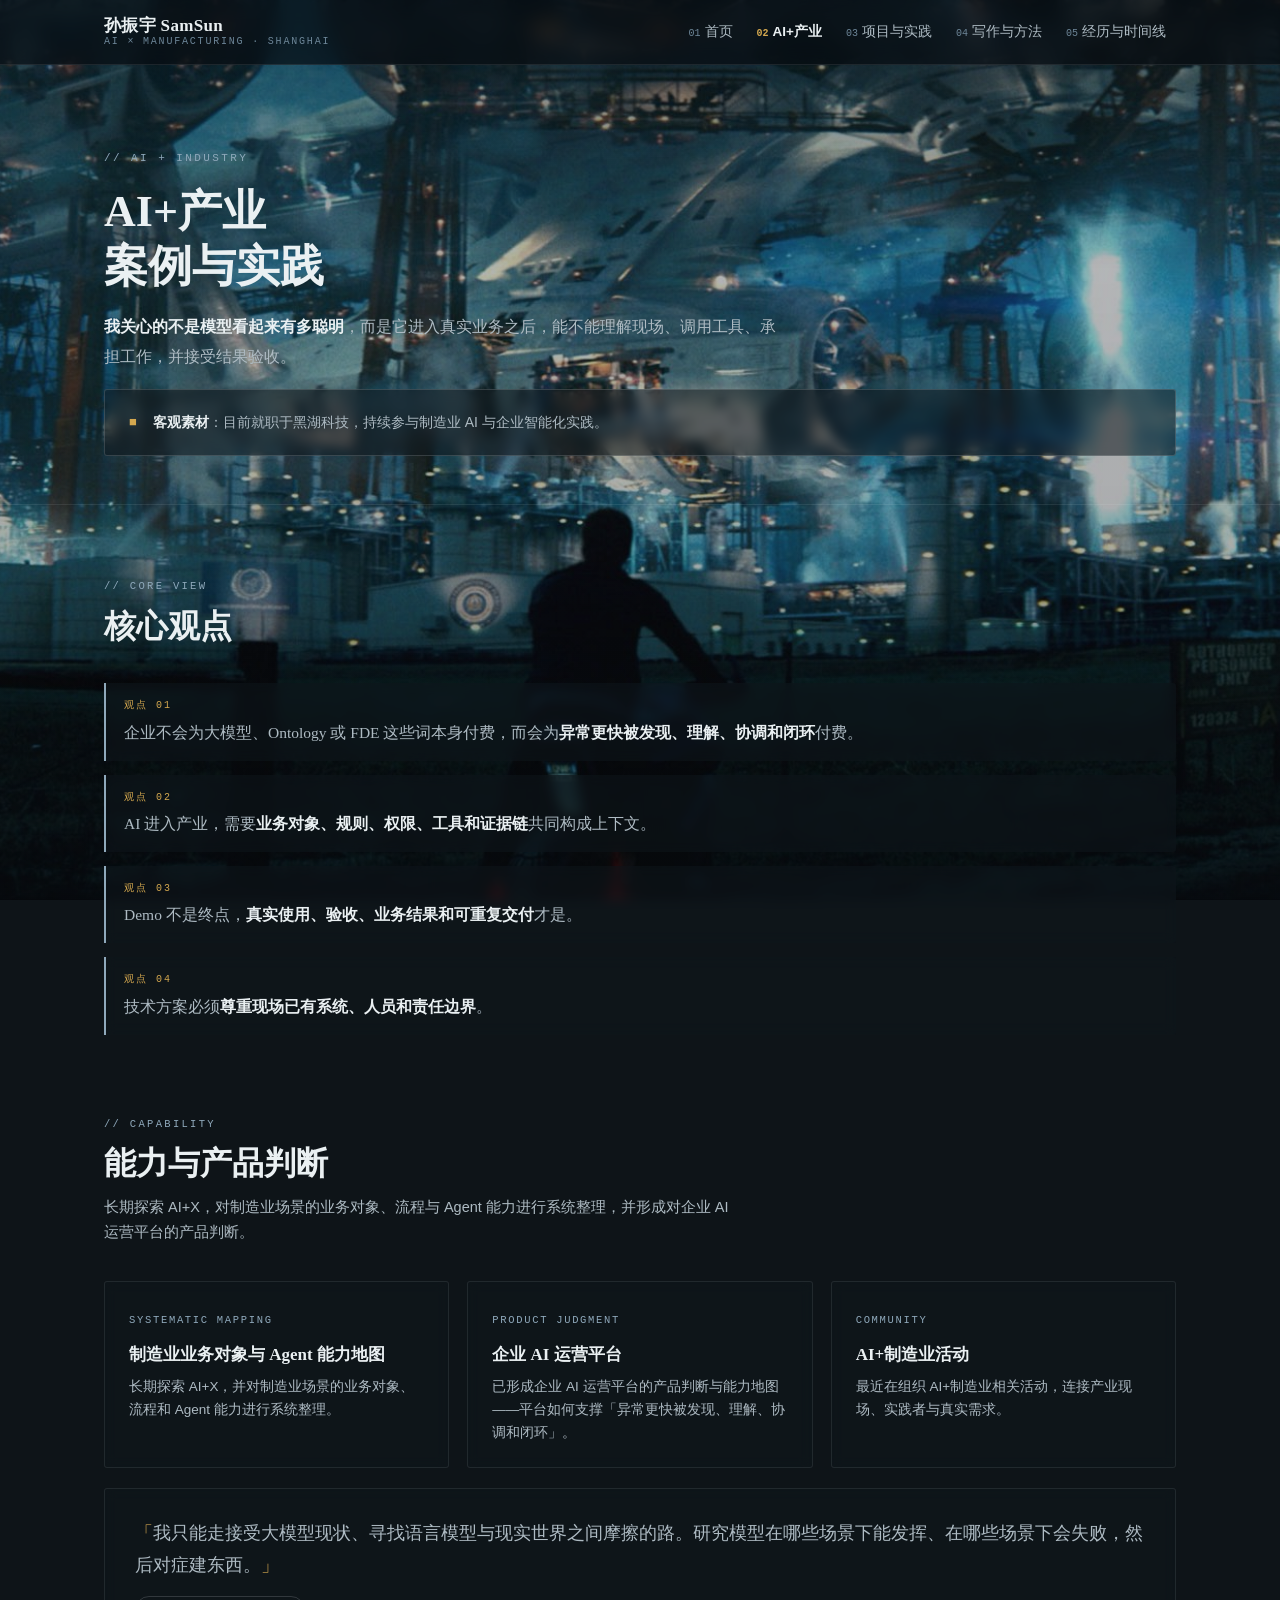
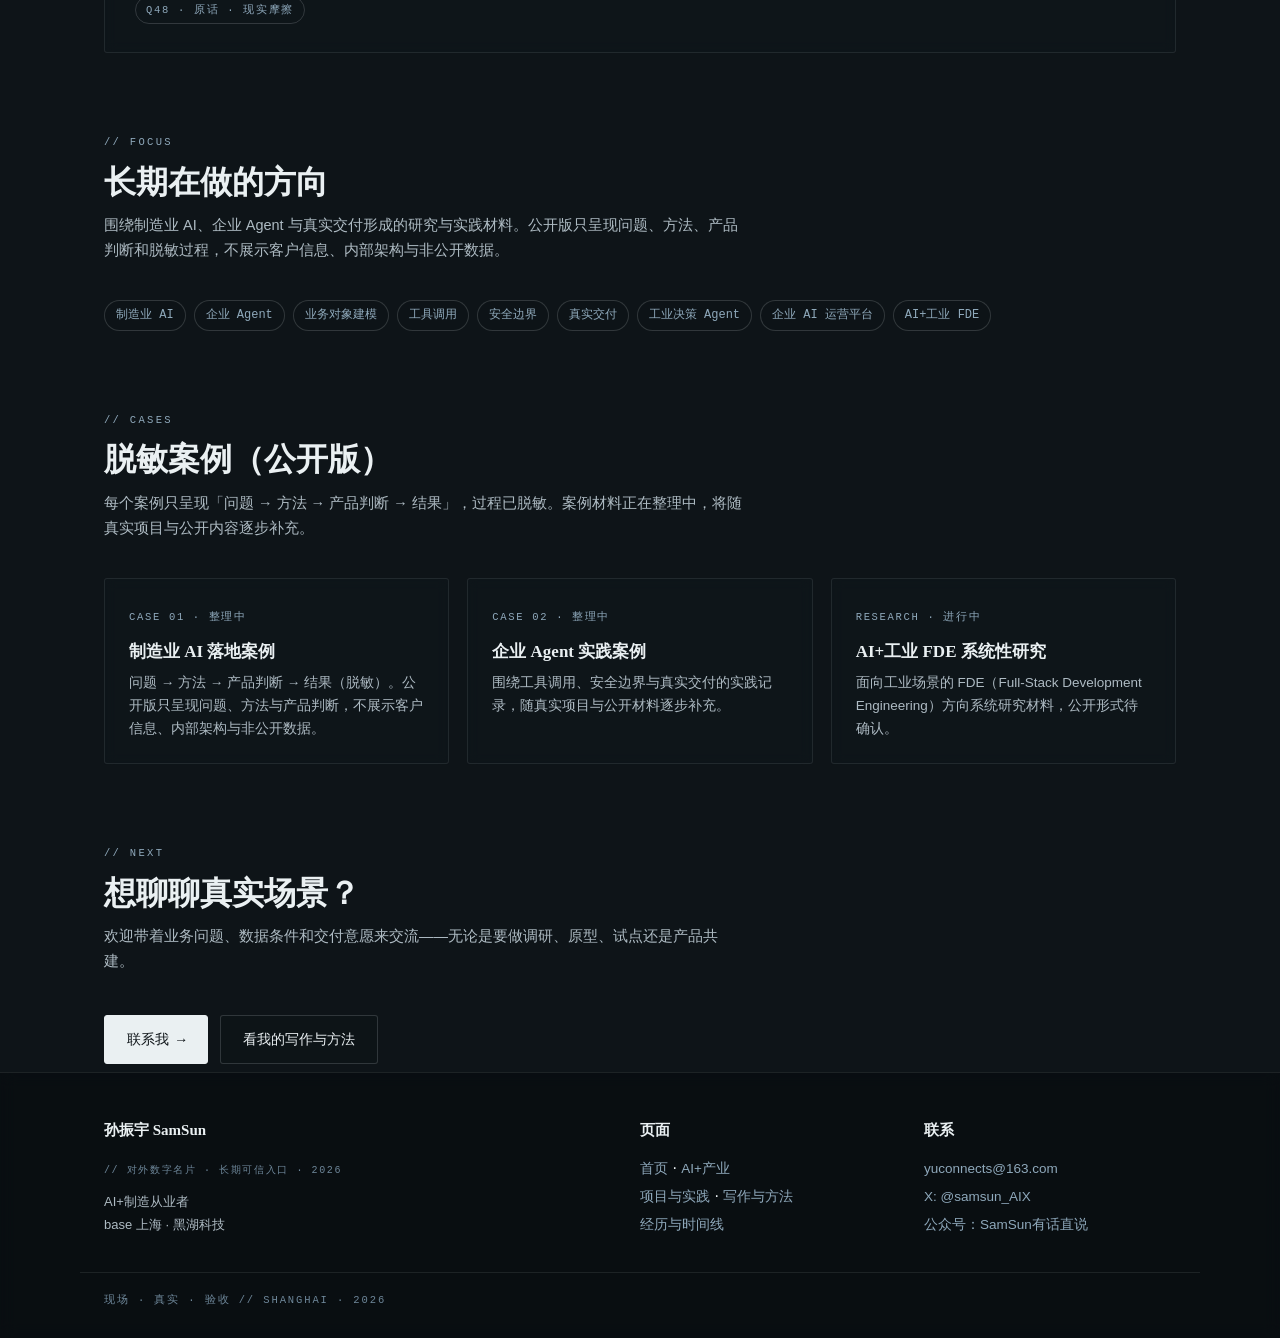
==== commit eed409f2: "chore: 移除页面上的公开边界说明块（Q55/Q61/Q67 不再展示给访客）" ====
--- a/ai-industry.html
+++ b/ai-industry.html
@@ -1,4 +1,4 @@
-﻿<!DOCTYPE html>
+<!DOCTYPE html>
 <html lang="zh-CN">
 <head>
 <meta charset="UTF-8">
@@ -149,18 +149,6 @@
       </div>
     </section>
 
-    <!-- 边界 -->
-    <section class="section rv" aria-labelledby="boundary-title">
-      <div class="section-head">
-        <span class="tag">// BOUNDARY</span>
-        <h2 id="boundary-title">公开边界</h2>
-      </div>
-      <div class="boundary">
-        <span class="b-title">// 本页不公开</span>
-        <p>不公开客户名称、生产数据、公司内部架构、内部截图、未发布产品信息及未经验证的业务收益。所有涉及黑湖科技、客户及合作伙伴的内容，只使用已经公开或经过脱敏确认的信息。</p>
-      </div>
-    </section>
-
     <section class="section rv" aria-labelledby="next-title">
       <div class="section-head">
         <span class="tag">// NEXT</span>
--- a/assets/site.css
+++ b/assets/site.css
@@ -277,14 +277,6 @@
 .fact p { font-size: 14px; color: var(--ink-soft); line-height: 1.75; }
 .fact b { color: var(--ink); }
 
-/* 边界框 */
-.boundary {
-  margin-top: 30px; padding: 16px 20px; background: rgba(14, 20, 24, 0.45);
-  border: 1px dashed var(--line); border-radius: var(--radius);
-}
-.boundary .b-title { font-family: var(--font-mono); font-size: 10.5px; letter-spacing: 0.2em; color: var(--steel); text-transform: uppercase; display: block; margin-bottom: 6px; }
-.boundary p { font-size: 13px; color: var(--ink-soft); line-height: 1.75; }
-
 /* 时间线 */
 .timeline { margin-top: 20px; border-left: 1px solid var(--line); padding-left: 26px; display: grid; gap: 30px; }
 .tl-item { position: relative; }
@@ -371,6 +363,46 @@
   font-size: 10.5px; letter-spacing: 0.18em; color: var(--steel-soft); text-transform: uppercase;
 }
 
+/* ---------- 加载画面（星舰轨道 · 仅首页） ---------- */
+.boot {
+  position: fixed; inset: 0; z-index: 1000;
+  background: rgba(8, 13, 18, 0.96);
+  display: flex; align-items: center; justify-content: center;
+  opacity: 1;
+  transition: opacity 0.6s ease;
+  backdrop-filter: blur(2px);
+  -webkit-backdrop-filter: blur(2px);
+}
+.boot.done { opacity: 0; pointer-events: none; }
+.boot-inner { text-align: center; }
+
+.boot-orbit { position: relative; width: 96px; height: 96px; margin: 0 auto 30px; }
+.orbit-ring {
+  position: absolute; inset: 0; border-radius: 50%;
+  border: 1px solid rgba(143, 169, 187, 0.28);
+  animation: orbit-spin 4s linear infinite;
+}
+.orbit-ring::before {
+  content: ""; position: absolute; top: -3px; left: 50%;
+  width: 6px; height: 6px; margin-left: -3px; border-radius: 50%;
+  background: var(--signal);
+  box-shadow: 0 0 10px rgba(212, 168, 79, 0.75);
+}
+.orbit-ring-2 { inset: 14px; border-color: rgba(234, 240, 242, 0.12); animation: orbit-spin-rev 6s linear infinite; }
+.orbit-ring-2::before { background: var(--steel); box-shadow: 0 0 8px rgba(143, 169, 187, 0.6); }
+@keyframes orbit-spin { to { transform: rotate(360deg); } }
+@keyframes orbit-spin-rev { to { transform: rotate(-360deg); } }
+
+.boot-name { font-family: var(--font-serif); font-weight: 600; font-size: 27px; color: var(--ink); letter-spacing: 0.05em; }
+.boot-name em { font-style: normal; font-family: var(--font-mono); color: var(--steel); font-size: 0.66em; letter-spacing: 0.16em; }
+.boot-kicker { margin-top: 8px; font-family: var(--font-mono); font-size: 10px; letter-spacing: 0.32em; color: var(--steel-soft); text-transform: uppercase; }
+.boot-line { width: 130px; height: 1px; margin: 24px auto 0; background: linear-gradient(90deg, transparent, rgba(212, 168, 79, 0.65), transparent); }
+.boot-hint { margin-top: 18px; font-family: var(--font-mono); font-size: 10px; letter-spacing: 0.26em; color: var(--steel-soft); }
+.dots b { animation: dot-blink 1.2s infinite; }
+.dots b:nth-child(2) { animation-delay: 0.2s; }
+.dots b:nth-child(3) { animation-delay: 0.4s; }
+@keyframes dot-blink { 0%, 60%, 100% { opacity: 0.25; } 30% { opacity: 1; } }
+
 /* ---------- 动效 ---------- */
 .rv { opacity: 0; transform: translateY(18px); transition: opacity 0.55s ease, transform 0.55s ease; }
 .rv.in { opacity: 1; transform: none; }
@@ -378,6 +410,7 @@
   html { scroll-behavior: auto; }
   .rv { opacity: 1; transform: none; transition: none; }
   * { animation: none !important; transition: none !important; }
+  .boot { opacity: 1; }
 }
 
 /* ---------- 响应式 ---------- */
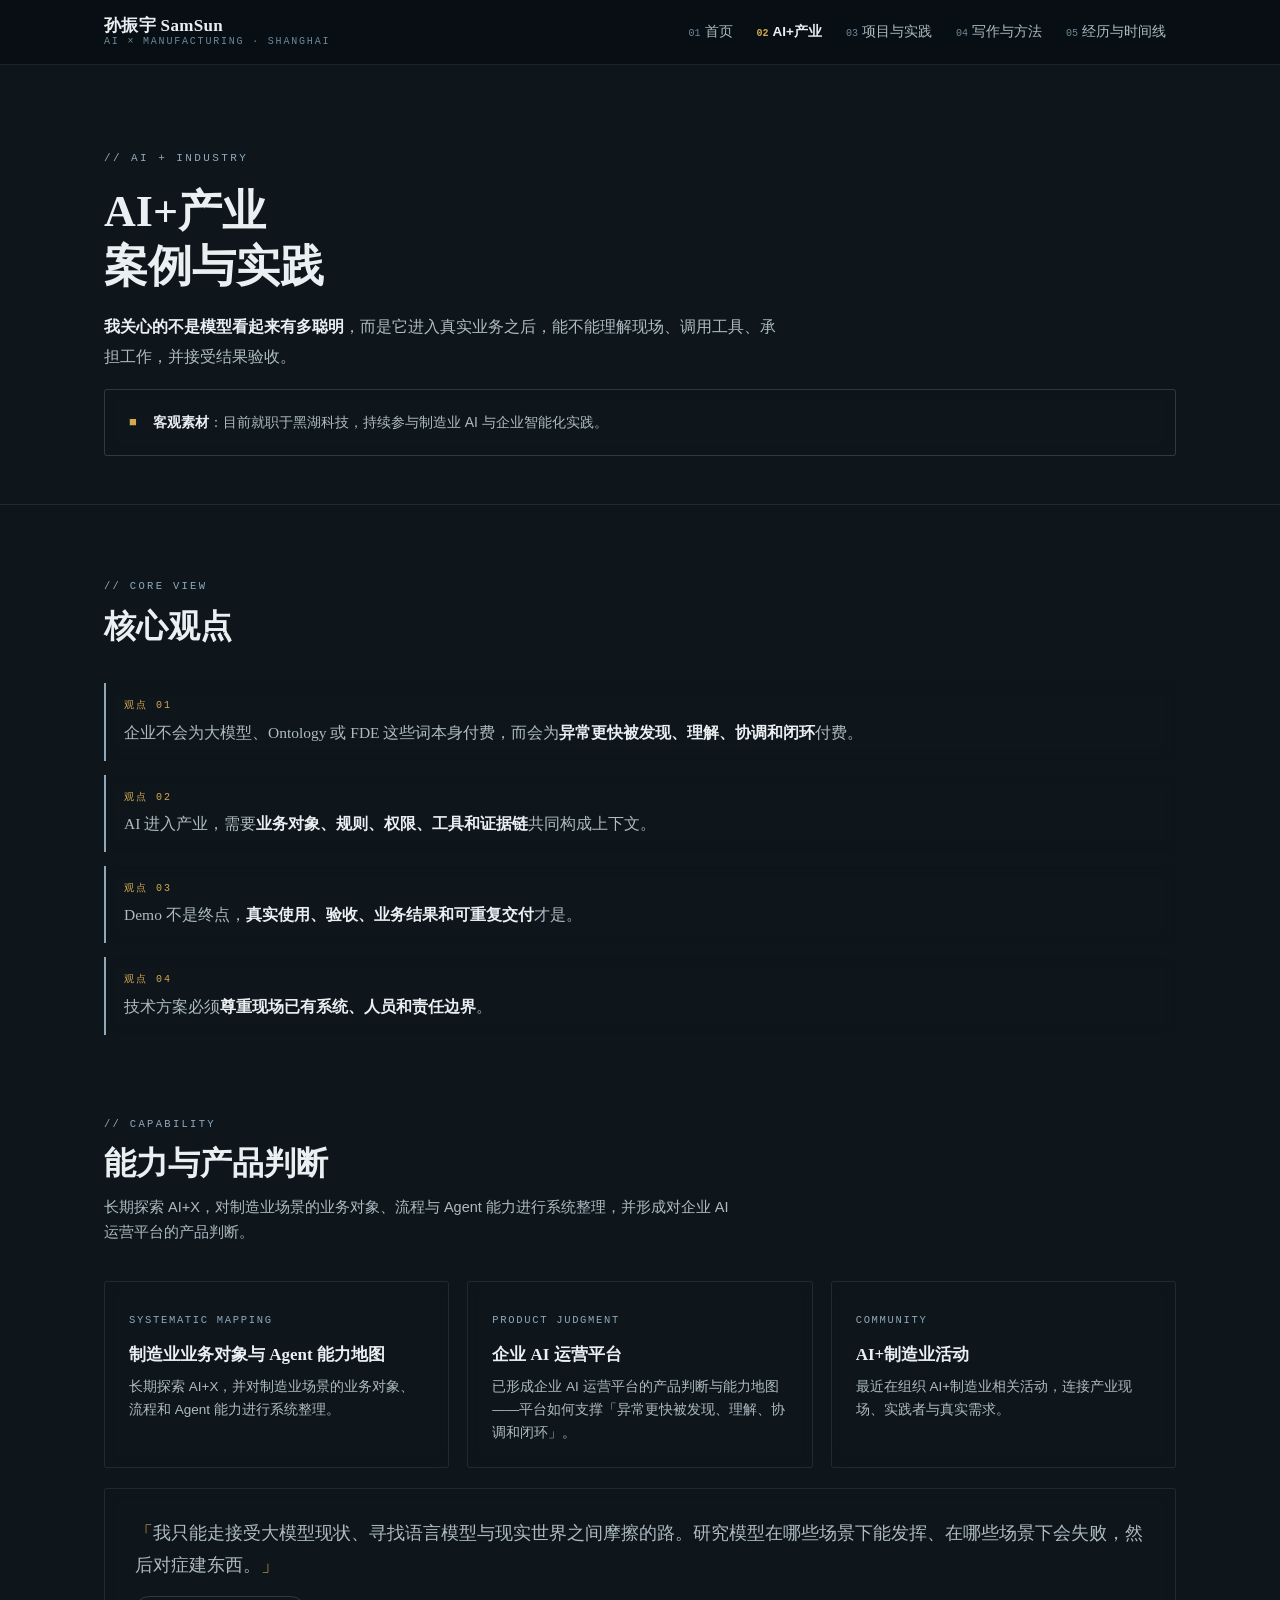
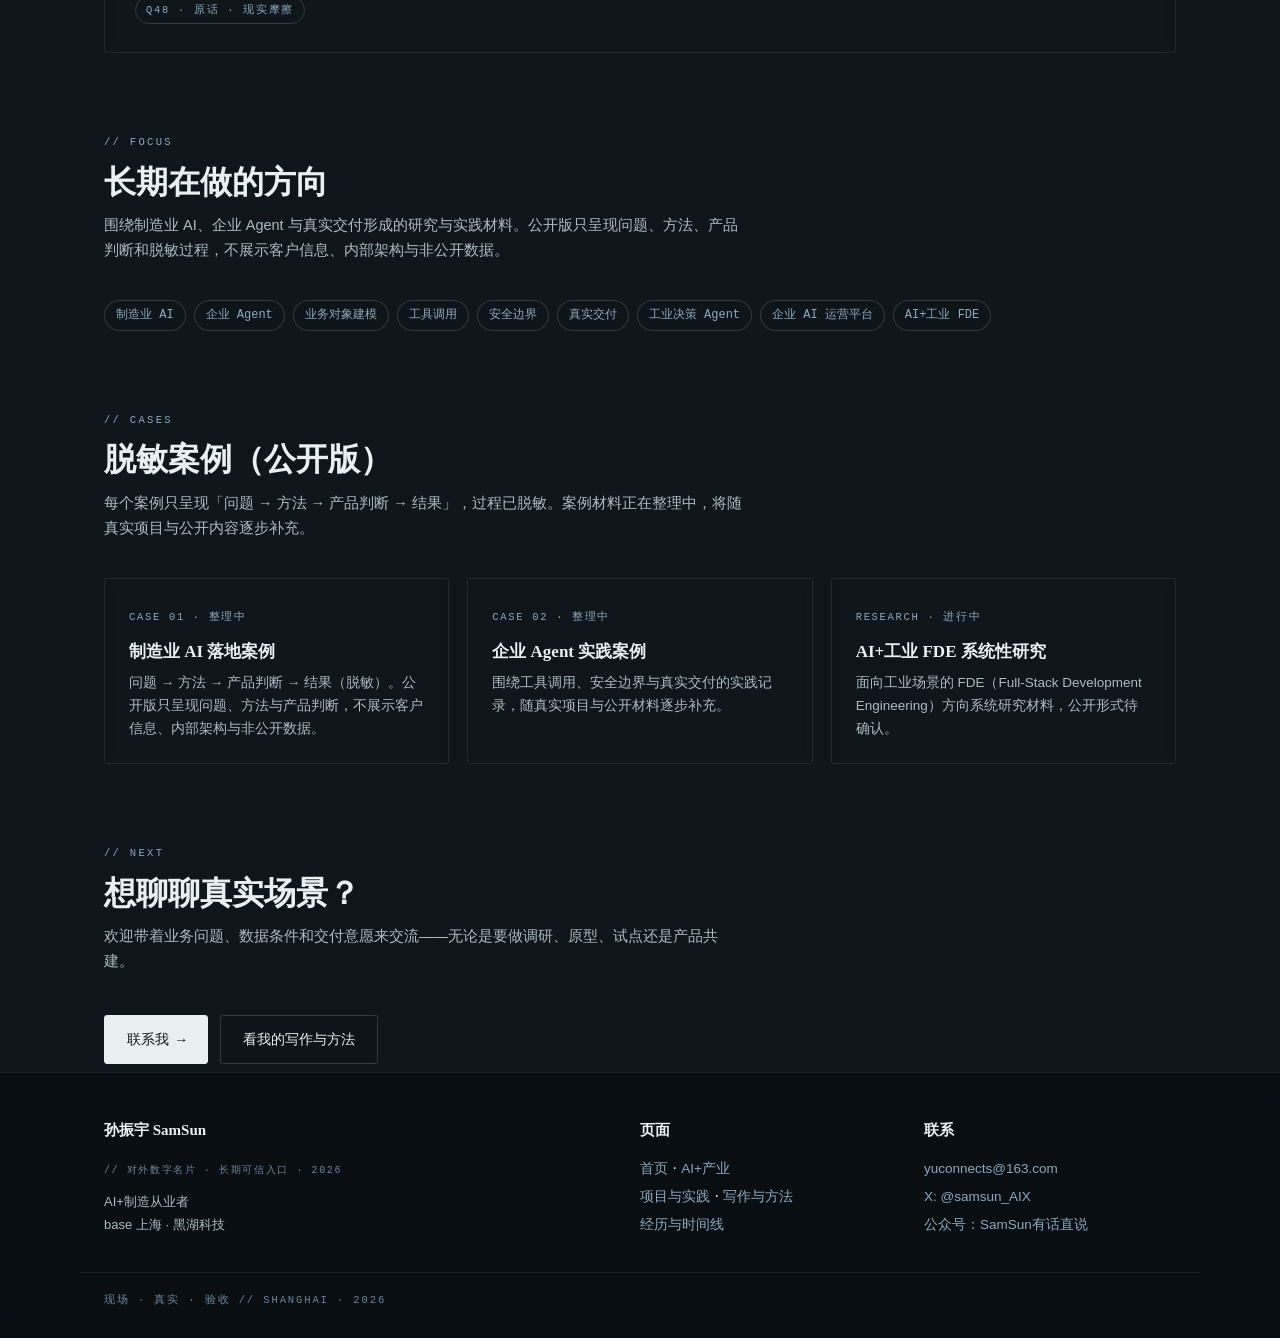
==== commit b771ca6b: "style: 内页改用与星舰图同色系纯色背景，首页保留背景图" ====
--- a/ai-industry.html
+++ b/ai-industry.html
@@ -1,4 +1,4 @@
-<!DOCTYPE html>
+﻿<!DOCTYPE html>
 <html lang="zh-CN">
 <head>
 <meta charset="UTF-8">
@@ -12,7 +12,7 @@
 <link rel="icon" href="assets/favicon.svg" type="image/svg+xml">
 <link rel="stylesheet" href="assets/site.css">
 </head>
-<body>
+<body class="inner">
 <a class="skip-link" href="#main">跳到主要内容</a>
 
 <header class="site-header" id="siteHeader">
--- a/assets/site.css
+++ b/assets/site.css
@@ -65,6 +65,19 @@
   pointer-events: none;
 }
 
+/* ---------- 内页背景：与星舰图同色系的纯色（简化） ----------
+   首页保留星舰背景图；其余页面用相近深蓝青纯色，去掉背景图与蒙层 */
+body.inner {
+  background: #0E161C;
+}
+body.inner::before {
+  background: #0E161C;
+  filter: none;
+}
+body.inner::after {
+  background: none;
+}
+
 .site-header, main, .site-footer { position: relative; z-index: 1; }
 
 /* ---------- 无障碍跳转 ---------- */
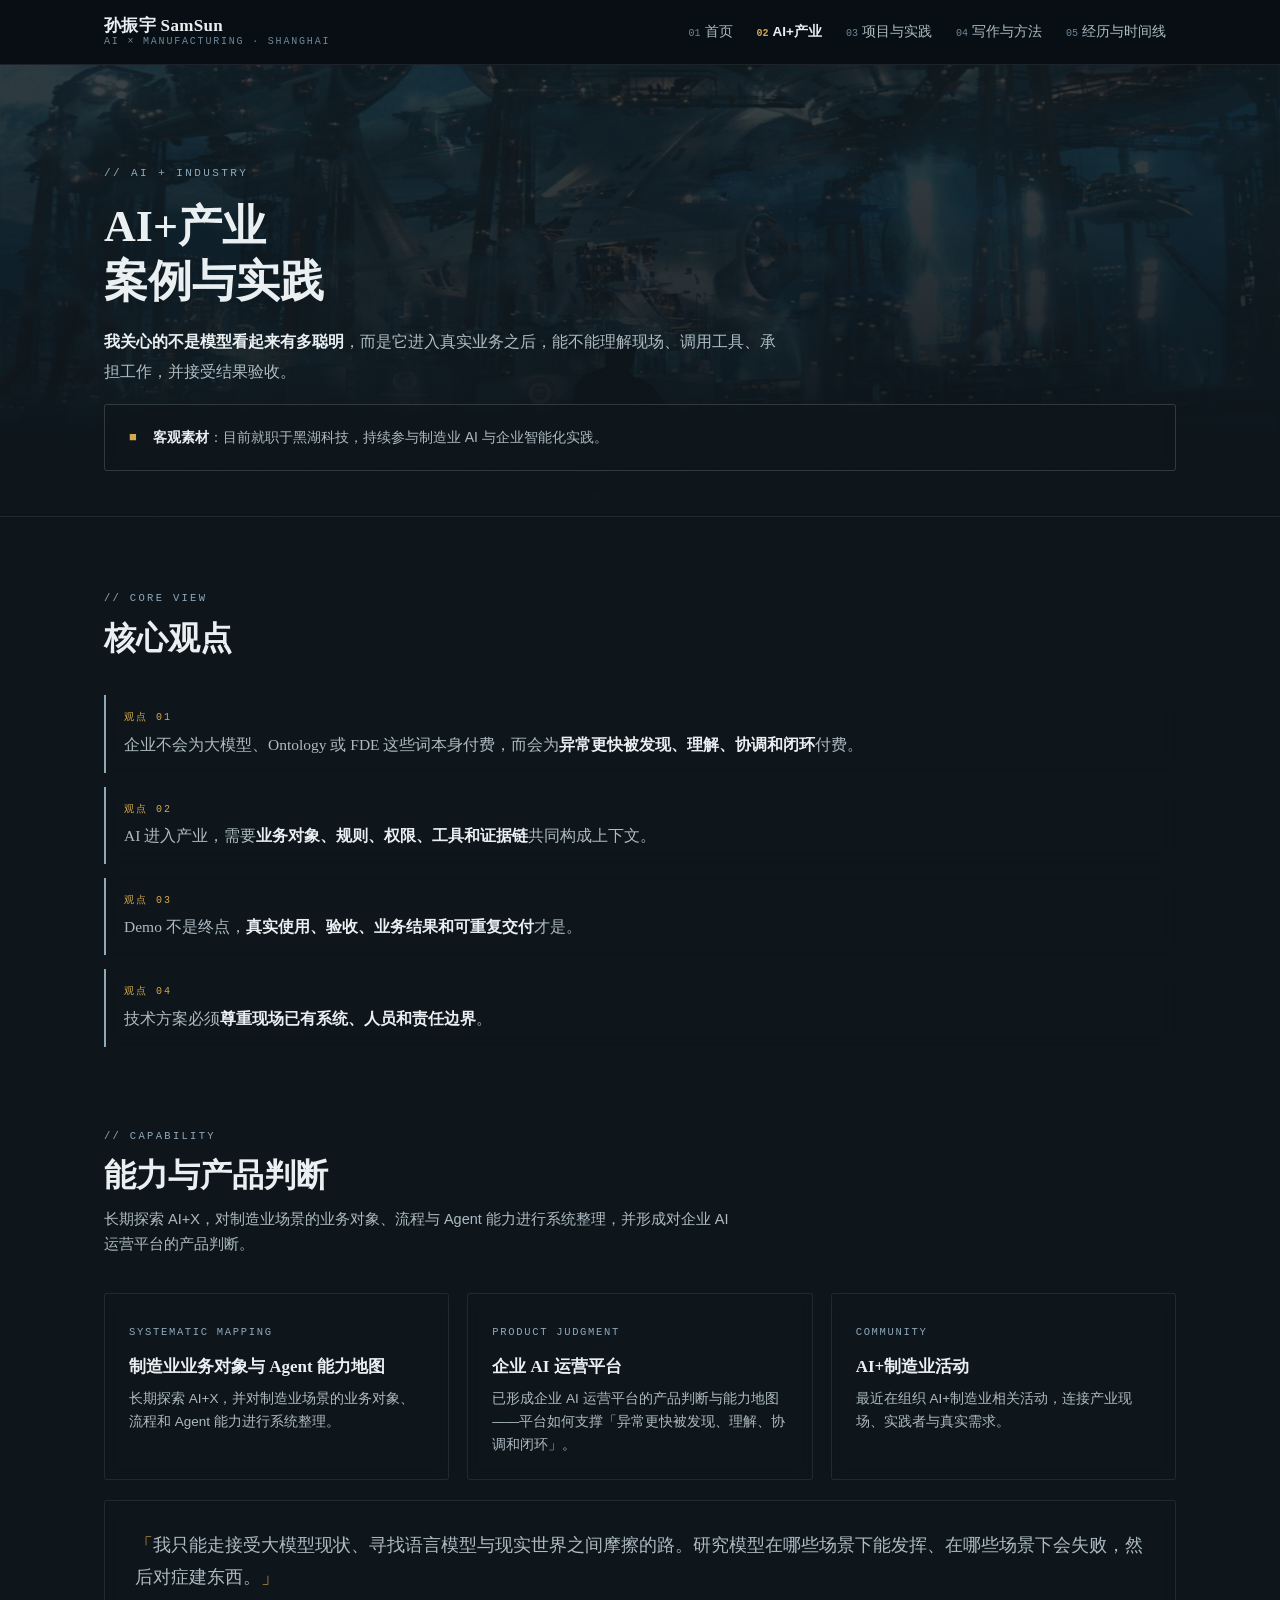
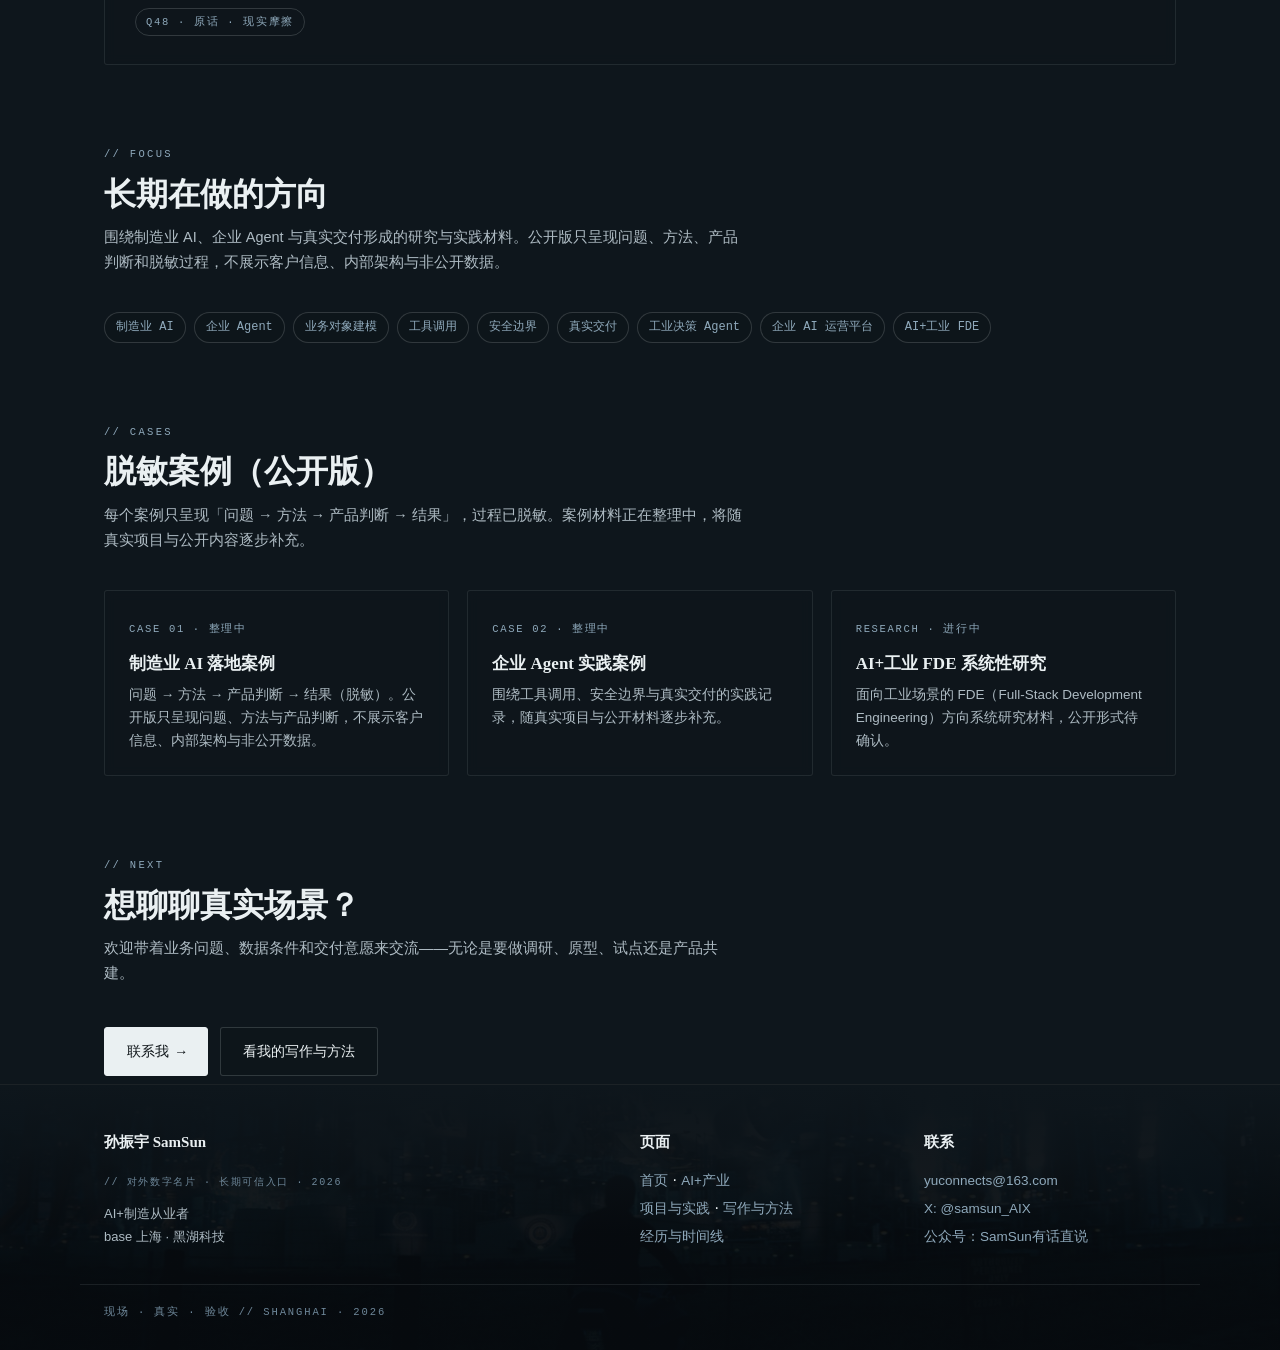
==== commit 59b02c1f: "style: 参照陈子凌处理背景图——区块化（hero/page-hero/footer），内容区纯色" ====
--- a/ai-industry.html
+++ b/ai-industry.html
@@ -12,7 +12,7 @@
 <link rel="icon" href="assets/favicon.svg" type="image/svg+xml">
 <link rel="stylesheet" href="assets/site.css">
 </head>
-<body class="inner">
+<body>
 <a class="skip-link" href="#main">跳到主要内容</a>
 
 <header class="site-header" id="siteHeader">
--- a/assets/site.css
+++ b/assets/site.css
@@ -30,10 +30,10 @@
 
 html { scroll-behavior: smooth; }
 
-/* ---------- 全站背景：星舰图 + 深墨蒙层 ---------- */
+/* ---------- 页面基底：纯色（参考陈子凌：背景图只用于 hero / page-hero / footer 区块） ---------- */
 body {
   font-family: var(--font-sans);
-  background: var(--paper);
+  background: #0E161C;          /* 纯色基底，全站统一 */
   color: var(--ink);
   line-height: 1.75;
   font-size: 16px;
@@ -43,41 +43,6 @@
   min-height: 100vh;
 }
 
-body::before {
-  content: "";
-  position: fixed;
-  inset: 0;
-  z-index: 0;
-  /* 路径相对于本 CSS（assets/site.css）→ assets/images/bg-starship.jpg */
-  background:
-    url("images/bg-starship.jpg") center 58% / cover no-repeat fixed,
-    var(--paper);
-  filter: saturate(0.78);
-}
-body::after {
-  content: "";
-  position: fixed;
-  inset: 0;
-  z-index: 0;
-  /* 通透蒙层：仅压暗以保证文字对比，星舰主体清晰可见 */
-  background:
-    linear-gradient(180deg, rgba(8, 13, 18, 0.55) 0%, rgba(8, 13, 18, 0.30) 30%, rgba(8, 13, 18, 0.34) 62%, rgba(6, 10, 14, 0.72) 100%);
-  pointer-events: none;
-}
-
-/* ---------- 内页背景：与星舰图同色系的纯色（简化） ----------
-   首页保留星舰背景图；其余页面用相近深蓝青纯色，去掉背景图与蒙层 */
-body.inner {
-  background: #0E161C;
-}
-body.inner::before {
-  background: #0E161C;
-  filter: none;
-}
-body.inner::after {
-  background: none;
-}
-
 .site-header, main, .site-footer { position: relative; z-index: 1; }
 
 /* ---------- 无障碍跳转 ---------- */
@@ -118,10 +83,35 @@
 /* ---------- 布局容器 ---------- */
 .container { max-width: var(--maxw); margin: 0 auto; padding: 0 24px; }
 
-/* ---------- 首页 hero（直接叠在全站背景上） ---------- */
-.hero { position: relative; }
+/* ---------- 首页 hero：星舰背景图 + 双层蒙层（参照陈子凌处理） ---------- */
+.hero {
+  position: relative;
+  min-height: 100svh; min-height: 100vh;
+  display: flex; align-items: center;
+  background-image: url("images/bg-starship.jpg");
+  background-size: cover;
+  background-position: center 58%;
+  padding: clamp(92px, 12vh, 126px) 0 clamp(44px, 6vh, 72px);
+  overflow: hidden;
+}
+.hero::before {
+  content: ""; position: absolute; inset: 0;
+  /* 线性蒙层：顶部深保导航可读，中部透出星舰，底部渐深过渡到纯色内容区 */
+  background: linear-gradient(180deg,
+    rgba(8, 13, 18, 0.80) 0%,
+    rgba(8, 13, 18, 0.46) 40%,
+    rgba(8, 13, 18, 0.38) 62%,
+    rgba(14, 22, 28, 0.92) 100%);
+}
+.hero::after {
+  content: ""; position: absolute; inset: 0; pointer-events: none;
+  /* 径向蒙层：四角压暗收边，文字区保持通透 */
+  background: radial-gradient(130% 120% at 50% 26%, transparent 52%, rgba(8, 13, 18, 0.42) 100%);
+}
 .hero-inner {
-  max-width: var(--maxw); margin: 0 auto; padding: 110px 24px 96px;
+  position: relative; z-index: 3;
+  max-width: var(--maxw); margin: 0 auto; padding: 0 24px;
+  width: 100%;
 }
 .kicker {
   font-family: var(--font-mono); font-size: 11px; letter-spacing: 0.22em;
@@ -259,8 +249,31 @@
   background: rgba(14, 20, 24, 0.3);
 }
 
-/* ---------- 内页 hero（直接叠在全站背景上） ---------- */
-.page-hero { padding: 84px 0 48px; border-bottom: 1px solid var(--line-soft); }
+/* ---------- 内页 hero：星舰图淡墨装饰带（参照陈子凌处理） ---------- */
+.page-hero {
+  position: relative;
+  padding: clamp(88px, 11vh, 120px) 0 clamp(44px, 5vh, 56px);
+  border-bottom: 1px solid var(--line-soft);
+  overflow: hidden;
+}
+.page-hero::before {
+  content: ""; position: absolute; inset: 0;
+  /* 背景图作为装饰带，低透明度淡入淡出 */
+  background-image: url("images/bg-starship.jpg");
+  background-size: cover;
+  background-position: center 40%;
+  opacity: 0.5;
+  filter: saturate(0.78);
+}
+.page-hero::after {
+  content: ""; position: absolute; inset: 0;
+  /* 蒙层：从装饰带过渡到纯色内容区 */
+  background: linear-gradient(180deg,
+    rgba(14, 22, 28, 0.62) 0%,
+    rgba(14, 22, 28, 0.80) 55%,
+    #0E161C 100%);
+}
+.page-hero .container { position: relative; z-index: 2; }
 .page-hero .kicker { margin-bottom: 16px; }
 .page-hero h1 { font-family: var(--font-serif); font-weight: 600; font-size: clamp(30px, 4.5vw, 44px); line-height: 1.25; max-width: 800px; }
 .page-hero .lead { margin-top: 18px; font-size: 16px; color: var(--ink-soft); max-width: 680px; line-height: 1.85; }
@@ -362,15 +375,36 @@
 .want-chip b { color: var(--ink); font-weight: 600; }
 .want-chip .w-no { font-family: var(--font-mono); font-size: 10px; color: var(--signal); margin-right: 4px; }
 
-/* ---------- 页脚 ---------- */
-.site-footer { background: rgba(6, 10, 14, 0.55); border-top: 1px solid var(--line-soft); padding: 44px 0 30px; backdrop-filter: blur(8px); -webkit-backdrop-filter: blur(8px); }
-.footer-inner { max-width: var(--maxw); margin: 0 auto; padding: 0 24px; display: grid; grid-template-columns: 2fr 1fr 1fr; gap: 32px; }
+/* ---------- 页脚：星舰背景收尾（参照陈子凌处理） ---------- */
+.site-footer {
+  position: relative;
+  background: rgba(6, 10, 14, 0.72);
+  border-top: 1px solid var(--line-soft);
+  padding: 44px 0 30px;
+  overflow: hidden;
+}
+.site-footer::before {
+  content: ""; position: absolute; inset: 0;
+  background-image: url("images/bg-starship.jpg");
+  background-size: cover;
+  background-position: center 78%;
+  opacity: 0.35;
+  filter: saturate(0.78);
+  pointer-events: none;
+}
+.site-footer::after {
+  content: ""; position: absolute; inset: 0;
+  background: linear-gradient(180deg, #0E161C 0%, rgba(6, 10, 14, 0.82) 55%, rgba(6, 10, 14, 0.9) 100%);
+  pointer-events: none;
+}
+.footer-inner { position: relative; z-index: 2; max-width: var(--maxw); margin: 0 auto; padding: 0 24px; display: grid; grid-template-columns: 2fr 1fr 1fr; gap: 32px; }
 .f-col b { font-family: var(--font-serif); font-weight: 600; font-size: 15px; display: block; margin-bottom: 10px; color: var(--ink); }
 .f-col a { color: var(--steel); text-decoration: none; font-size: 13.5px; line-height: 2; }
 .f-col a:hover { color: var(--ink); }
 .f-col p { font-size: 13px; color: var(--ink-soft); line-height: 1.8; }
 .hud { font-family: var(--font-mono); font-size: 10px; letter-spacing: 0.16em; color: var(--steel-soft); text-transform: uppercase; }
 .foot-sig {
+  position: relative; z-index: 2;
   max-width: var(--maxw); margin: 34px auto 0; padding: 18px 24px 0;
   border-top: 1px solid var(--line-soft); font-family: var(--font-mono);
   font-size: 10.5px; letter-spacing: 0.18em; color: var(--steel-soft); text-transform: uppercase;
@@ -431,10 +465,12 @@
   .header-inner { height: auto; padding: 12px 16px; flex-direction: column; align-items: flex-start; gap: 8px; }
   .main-nav { width: 100%; overflow-x: auto; padding-bottom: 4px; }
   .main-nav a { font-size: 12.5px; padding: 5px 8px; }
-  .hero-inner { padding: 72px 20px 64px; }
+  .hero { min-height: auto; padding: 88px 0 64px; }
+  .hero::before { background: linear-gradient(180deg, rgba(8,13,18,.82) 0%, rgba(8,13,18,.66) 50%, rgba(14,22,28,.94) 100%); }
+  .hero-inner { padding: 0 20px; }
   .footer-inner { grid-template-columns: 1fr; gap: 22px; }
   .container { padding: 0 20px; }
   .section { padding: 52px 0 4px; }
   .tl-item::before { left: -31px; }
-  .page-hero { padding: 56px 0 32px; }
-}
+  .page-hero { padding: 64px 0 36px; }
+}
